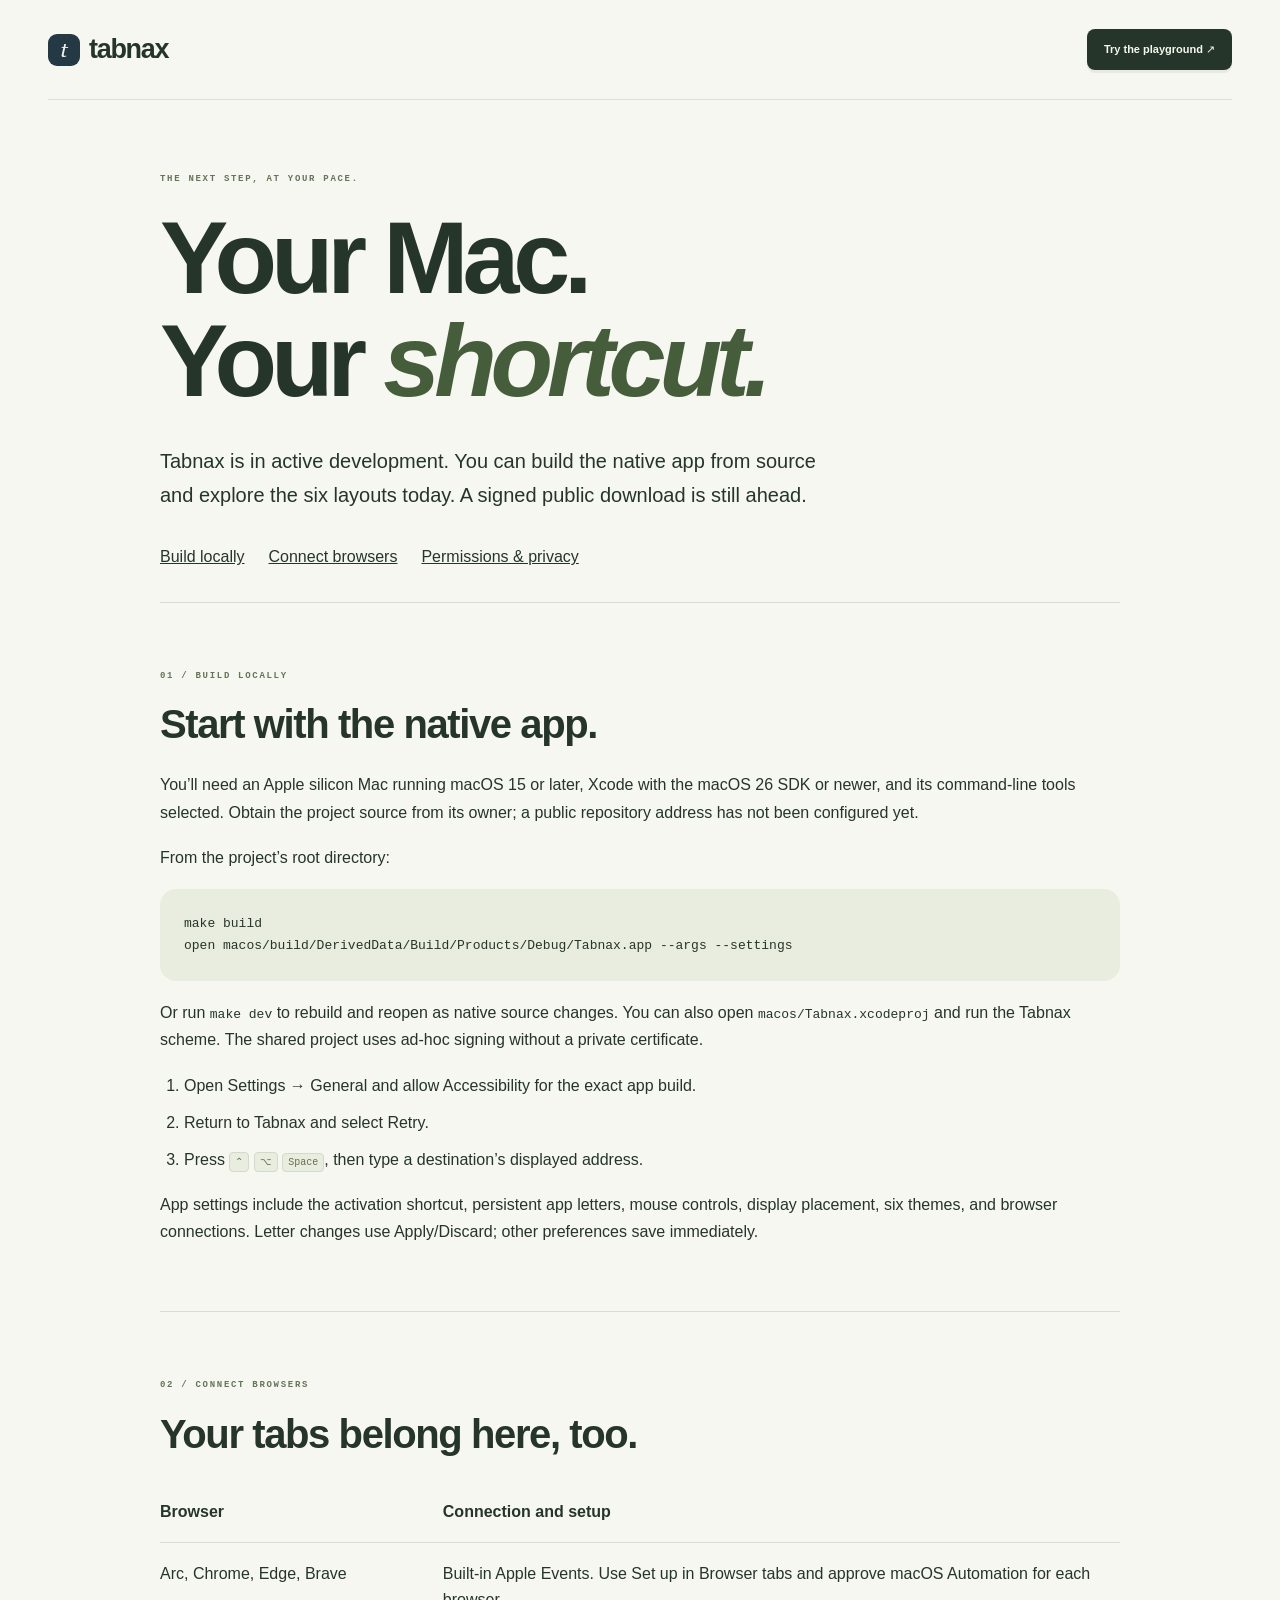
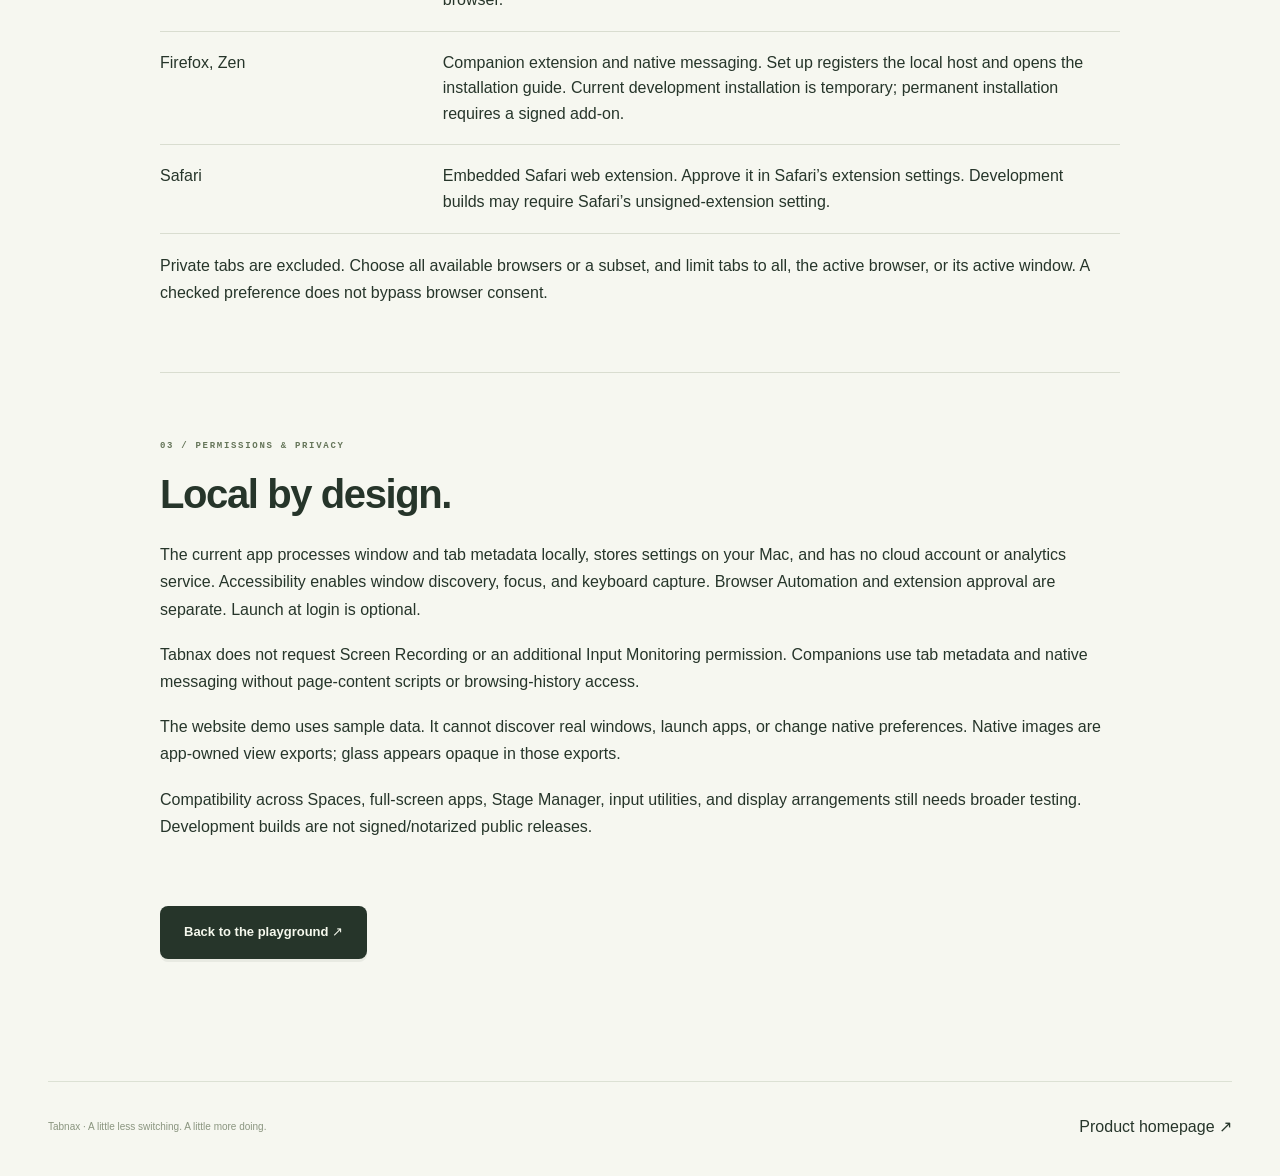
==== website/guide.html @ e46435e8 "feat: added Tabnax macOS switcher with release pipeline and in-app updates First public version of t" ====
<!doctype html>
<html lang="en">
  <head>
    <meta charset="utf-8" />
    <meta name="viewport" content="width=device-width, initial-scale=1" />
    <meta name="description" content="Build Tabnax locally, connect your browsers, and learn how its macOS permissions work." />
    <meta name="theme-color" content="#f6f7f0" />
    <title>Build &amp; browser guide — Tabnax</title>
    <link rel="icon" href="assets/tabnax-icon.png" type="image/png" />
    <link rel="stylesheet" href="styles.css" />
    <link rel="stylesheet" href="guide.css" />
  </head>
  <body>
    <a class="skip-link" href="#main">Skip to content</a>
    <header class="site-header wrap">
      <a class="wordmark" href="index.html"><img src="assets/tabnax-icon.png" width="32" height="32" alt="" />tabnax</a>
      <a class="button button-small button-dark" href="index.html#playground">Try the playground ↗</a>
    </header>
    <main id="main" class="guide wrap">
      <p class="eyebrow">THE NEXT STEP, AT YOUR PACE.</p>
      <h1>Your Mac.<br />Your <em>shortcut.</em></h1>
      <p class="guide-intro">Tabnax is in active development. You can build the native app from source and explore the six layouts today. A signed public download is still ahead.</p>
      <nav class="guide-nav" aria-label="Guide sections"><a href="#build">Build locally</a><a href="#browsers">Connect browsers</a><a href="#permissions">Permissions &amp; privacy</a></nav>
      <section id="build">
        <p class="eyebrow">01 / BUILD LOCALLY</p>
        <h2>Start with the native app.</h2>
        <p>You’ll need an Apple silicon Mac running macOS 15 or later, Xcode with the macOS 26 SDK or newer, and its command-line tools selected. Obtain the project source from its owner; a public repository address has not been configured yet.</p>
        <p>From the project’s root directory:</p>
        <pre><code>make build
open macos/build/DerivedData/Build/Products/Debug/Tabnax.app --args --settings</code></pre>
        <p>Or run <code>make dev</code> to rebuild and reopen as native source changes. You can also open <code>macos/Tabnax.xcodeproj</code> and run the Tabnax scheme. The shared project uses ad-hoc signing without a private certificate.</p>
        <ol><li>Open Settings → General and allow Accessibility for the exact app build.</li><li>Return to Tabnax and select Retry.</li><li>Press <kbd>⌃</kbd> <kbd>⌥</kbd> <kbd>Space</kbd>, then type a destination’s displayed address.</li></ol>
        <p>App settings include the activation shortcut, persistent app letters, mouse controls, display placement, six themes, and browser connections. Letter changes use Apply/Discard; other preferences save immediately.</p>
      </section>
      <section id="browsers">
        <p class="eyebrow">02 / CONNECT BROWSERS</p>
        <h2>Your tabs belong here, too.</h2>
        <div class="guide-table"><table><thead><tr><th>Browser</th><th>Connection and setup</th></tr></thead><tbody>
          <tr><td>Arc, Chrome, Edge, Brave</td><td>Built-in Apple Events. Use Set up in Browser tabs and approve macOS Automation for each browser.</td></tr>
          <tr><td>Firefox, Zen</td><td>Companion extension and native messaging. Set up registers the local host and opens the installation guide. Current development installation is temporary; permanent installation requires a signed add-on.</td></tr>
          <tr><td>Safari</td><td>Embedded Safari web extension. Approve it in Safari’s extension settings. Development builds may require Safari’s unsigned-extension setting.</td></tr>
        </tbody></table></div>
        <p>Private tabs are excluded. Choose all available browsers or a subset, and limit tabs to all, the active browser, or its active window. A checked preference does not bypass browser consent.</p>
      </section>
      <section id="permissions">
        <p class="eyebrow">03 / PERMISSIONS &amp; PRIVACY</p>
        <h2>Local by design.</h2>
        <p>The current app processes window and tab metadata locally, stores settings on your Mac, and has no cloud account or analytics service. Accessibility enables window discovery, focus, and keyboard capture. Browser Automation and extension approval are separate. Launch at login is optional.</p>
        <p>Tabnax does not request Screen Recording or an additional Input Monitoring permission. Companions use tab metadata and native messaging without page-content scripts or browsing-history access.</p>
        <p>The website demo uses sample data. It cannot discover real windows, launch apps, or change native preferences. Native images are app-owned view exports; glass appears opaque in those exports.</p>
        <p>Compatibility across Spaces, full-screen apps, Stage Manager, input utilities, and display arrangements still needs broader testing. Development builds are not signed/notarized public releases.</p>
      </section>
      <a class="button button-dark" href="index.html#playground">Back to the playground ↗</a>
    </main>
    <footer class="site-footer wrap"><span>Tabnax · A little less switching. A little more doing.</span><a href="index.html">Product homepage ↗</a></footer>
  </body>
</html>
---- website/styles.css ----
/* Tabnax homepage. Build-free, self-hosted, and intentionally dependency-free. */
:root {
  --paper: #f6f7f0;
  --ink: #26352a;
  --muted: #727b6d;
  --line: #dce1d4;
  --lime: #dcf89a;
  --serif: Georgia, "Times New Roman", serif;
  --sans: -apple-system, BlinkMacSystemFont, "Segoe UI", sans-serif;
  --mono: ui-monospace, SFMono-Regular, Consolas, monospace;
  font-family: var(--sans);
  color: var(--ink);
  background: var(--paper);
  font-synthesis: none;
  scroll-behavior: smooth;
  scroll-padding-top: 25px;
}
* {
  box-sizing: border-box;
}
body {
  margin: 0;
}
button,
input,
select {
  font: inherit;
}
button,
a,
input,
select,
summary {
  -webkit-tap-highlight-color: transparent;
}
button {
  cursor: pointer;
}
button:disabled {
  cursor: default;
}
a {
  color: inherit;
}
button {
  color: inherit;
}
button:focus-visible,
a:focus-visible,
input:focus-visible,
select:focus-visible,
summary:focus-visible {
  outline: 3px solid #698b37;
  outline-offset: 4px;
}
button {
  border: 0;
}
button:disabled {
  opacity: 0.45;
}
img {
  max-width: 100%;
}
[hidden] {
  display: none !important;
}
.wrap {
  width: min(1192px, calc(100% - 96px));
  margin-inline: auto;
}
.skip-link {
  position: fixed;
  top: -100px;
  left: 16px;
  z-index: 20;
  padding: 14px;
  background: var(--lime);
}
.skip-link:focus {
  top: 12px;
}
.site-header {
  height: 100px;
  display: flex;
  align-items: center;
  justify-content: space-between;
  border-bottom: 1px solid var(--line);
  gap: 24px;
}
.wordmark {
  display: flex;
  align-items: center;
  gap: 9px;
  text-decoration: none;
  font-size: 27px;
  font-weight: 650;
  letter-spacing: -1.3px;
}
.wordmark img {
  border-radius: 9px;
}
.wordmark > span {
  font-size: 9px;
  align-self: flex-start;
  margin: 6px 0 0 -4px;
}
.site-header nav {
  display: flex;
  gap: 29px;
  font-size: 12px;
}
.site-header nav a {
  text-decoration: none;
}
.site-header nav a:hover {
  color: #749344;
}
.button {
  display: inline-flex;
  align-items: center;
  justify-content: center;
  gap: 27px;
  padding: 17px 23px;
  border-radius: 8px;
  font-size: 13px;
  font-weight: 550;
  text-decoration: none;
  line-height: 1.3;
  transition:
    background 0.2s,
    transform 0.2s;
  border: 1px solid transparent;
  white-space: nowrap;
}
.button:hover {
  transform: translateY(-2px);
}
.button-dark {
  background: var(--ink);
  color: #f5f8ed;
  box-shadow: 0 3px 0 #18221c10;
}
.button-dark:hover {
  background: #3c5138;
}
.button-small {
  padding: 12px 16px;
  font-size: 11px;
  gap: 18px;
}
.button-outline {
  background: transparent;
  border-color: #aab79a;
}
.button-outline:hover {
  background: #e7eedb;
}
.eyebrow {
  font: 9px/1.5 var(--mono);
  letter-spacing: 1.7px;
  font-weight: 550;
  color: #657559;
  margin: 0 0 20px;
  display: flex;
  align-items: center;
  gap: 8px;
}
.live-dot {
  width: 6px;
  height: 6px;
  border-radius: 50%;
  background: #86a64a;
  display: inline-block;
  flex: none;
}
.hero {
  display: grid;
  overflow: clip;
  grid-template-columns: 1.3fr 0.7fr;
  min-height: 450px;
  padding-top: 64px;
  padding-bottom: 53px;
  gap: 20px;
  align-items: center;
}
.hero h1 {
  font-size: clamp(52px, 5.8vw, 79px);
  line-height: 1.04;
  letter-spacing: -4px;
  font-weight: 480;
  margin: 0;
}
.hero h1 em {
  font-family: var(--serif);
  font-weight: 400;
  color: #789452;
  letter-spacing: -4px;
}
.hero-description {
  font-size: 16px;
  line-height: 1.65;
  color: #737c70;
  margin: 25px 0 27px;
}
.hero-actions {
  display: flex;
  align-items: center;
  gap: 23px;
}
.platform {
  font: 10px/1.7 var(--sans);
  color: #5e6b57;
}
.platform > span {
  color: #86907e;
  font-size: 9px;
}
.hero-art {
  height: 320px;
  position: relative;
  isolation: isolate;
}
.orbit {
  position: absolute;
  border: 1px solid #dce4cd;
  border-radius: 50%;
  width: 295px;
  height: 295px;
  left: 18%;
  top: 10px;
  transform: rotate(-26deg) scaleY(0.76);
}
.orbit-two {
  width: 365px;
  height: 365px;
  left: 9%;
  top: -25px;
}
.orbit-three {
  width: 420px;
  height: 420px;
  left: 2%;
  top: -52px;
  opacity: 0.6;
}
.floating-key {
  position: absolute;
  display: flex;
  flex-direction: column;
  justify-content: center;
  align-items: center;
  border-radius: 22px;
  box-shadow:
    3px 10px 0 #d3d8c9,
    8px 23px 27px #58624220,
    inset 0 2px 0 #fff;
  z-index: 2;
}
.floating-key span {
  font-size: 69px;
  line-height: 1;
}
.floating-key small {
  font: 9px var(--mono);
  margin-top: 15px;
  opacity: 0.65;
}
.key-command {
  width: 136px;
  height: 145px;
  background: linear-gradient(130deg, #fff, #e9ede0);
  left: 12%;
  top: 55px;
  transform: rotate(-13deg);
  color: #4c5d47;
  border: 1px solid #e1e5d8;
}
.key-letter {
  width: 143px;
  height: 151px;
  background: linear-gradient(125deg, #edffbc, #cce893);
  left: 54%;
  top: 105px;
  transform: rotate(12deg);
  box-shadow:
    3px 9px 0 #a5bd76,
    8px 23px 29px #5e743d26,
    inset 0 2px 0 #f9ffe9;
  border: 1px solid #d5e9b0;
}
.key-letter span {
  font-size: 77px;
  font-weight: 450;
}
.key-trail {
  position: absolute;
  width: 78px;
  left: 45%;
  top: 140px;
  border-top: 1px dashed #99af78;
  transform: rotate(20deg);
}
.art-note {
  position: absolute;
  font-family: var(--serif);
  font-style: italic;
  font-size: 17px;
  color: #839373;
  z-index: 3;
  transform: rotate(-8deg);
}
.note-one {
  top: 20px;
  left: 8%;
}
.note-two {
  left: 61%;
  top: 70px;
  transform: rotate(9deg);
}
.note-three {
  left: 41%;
  bottom: 14px;
  transform: rotate(-3deg);
}
.art-spark {
  position: absolute;
  color: #8ea668;
}
.spark-one {
  top: 24px;
  right: 15%;
  font-size: 26px;
}
.spark-two {
  bottom: 29px;
  left: 16%;
  font-size: 24px;
}
.section-overline {
  display: flex;
  align-items: center;
  justify-content: space-between;
  margin: 0 1px 16px;
  font: 9px var(--mono);
  letter-spacing: 1px;
  color: #758269;
}
.section-overline h2 {
  font: inherit;
  margin: 0;
  color: #59694e;
}
.section-overline > span {
  display: flex;
  align-items: center;
  gap: 8px;
  letter-spacing: 0.1px;
}
.demo-shell {
  border: 1px solid #ced7c3;
  border-radius: 14px;
  overflow: hidden;
  box-shadow: 0 16px 42px -25px #253c3650;
  background: #edf0e5;
}
.demo-topbar {
  display: flex;
  gap: 14px;
  align-items: center;
  justify-content: space-between;
  padding: 11px 14px;
  background: #f0f2e9;
  border-bottom: 1px solid #d5deca;
}
.mode-tabs {
  display: flex;
  gap: 5px;
}
.mode-tabs > button {
  padding: 11px 18px;
  border-radius: 6px;
  background: transparent;
  font-size: 11px;
  color: #717e64;
  display: flex;
  gap: 8px;
  align-items: center;
  transition: background 0.18s;
}
.mode-symbol {
  font: 18px/10px var(--sans);
  color: #8b987c;
}
.mode-tabs > button[aria-pressed="true"] {
  background: var(--ink);
  color: #f5f8ee;
  box-shadow: 0 2px 5px #24372b20;
}
.mode-tabs > button[aria-pressed="true"] .mode-symbol {
  color: var(--lime);
}
.mode-tabs > button:hover:not([aria-pressed="true"]) {
  background: #e1e8d6;
}
.icon-button {
  width: 32px;
  height: 32px;
  border: 1px solid transparent;
  border-radius: 5px;
  background: transparent;
  color: #64735a;
  font-size: 21px;
  display: inline-flex;
  align-items: center;
  justify-content: center;
  flex: none;
}
.icon-button:hover {
  background: #dfe6d5;
}
.desktop {
  height: 572px;
  position: relative;
  overflow: hidden;
  isolation: isolate;
  --surface: #252e25;
  --surface-strong: #252e25;
  --text: #f1f5e9;
  --soft: #a6b59a;
  --border: #b1c3942c;
  --key: #dcf89a;
  --key-text: #2e3e1d;
  --selected: #dcf89a12;
  --selected-border: #c1dc8970;
  --shadow: #17251550;
  outline-offset: -4px;
}
.desktop:focus-visible {
  outline: 3px solid #cdeb96;
}
.wallpaper {
  position: absolute;
  inset: 0;
  z-index: -3;
  background:
    radial-gradient(ellipse at 19% 14%, #d9e5c7 0, transparent 50%),
    linear-gradient(130deg, #b7c6a0, #bac8a5 40%, #e5e4bd);
  overflow: hidden;
}
.landscape {
  position: absolute;
  border-radius: 50%;
  height: 145%;
  width: 118%;
  transform: rotate(-26deg);
  box-shadow:
    inset 0 12px 24px #edf5d022,
    -5px -6px 25px #465d3014;
}
.ridge-back {
  left: 23%;
  top: 37%;
  background: linear-gradient(170deg, #bec8a0, #75906d 75%);
}
.ridge-middle {
  left: -64%;
  top: 44%;
  background: linear-gradient(150deg, #799577 15%, #a8bc8c 65%, #4c785f);
}
.ridge-front {
  left: 6%;
  top: 79%;
  background: linear-gradient(150deg, #6c8c67, #2d5943 85%);
}
.wallpaper-grain {
  position: absolute;
  inset: 0;
  opacity: 0.07;
  background-image: url("data:image/svg+xml,%3Csvg xmlns='http://www.w3.org/2000/svg' viewBox='0 0 180 180'%3E%3Cfilter id='n'%3E%3CfeTurbulence type='fractalNoise' baseFrequency='.7' numOctaves='3' stitchTiles='stitch'/%3E%3C/filter%3E%3Cpath fill='%23000' filter='url(%23n)' opacity='.5' d='M0 0h180v180H0z'/%3E%3C/svg%3E");
  pointer-events: none;
}
.mac-menubar {
  height: 27px;
  background: #f6f9e64a;
  display: flex;
  align-items: center;
  gap: 20px;
  font-size: 9px;
  padding: 0 20px;
  color: #394632;
  border-bottom: 1px solid #edf4df20;
}
.apple-mark {
  font-size: 12px;
}
.menubar-right {
  margin-left: auto;
  font-size: 8px;
}
.scene-windows {
  position: absolute;
  inset: 27px 0 0;
  pointer-events: none;
  transition: opacity 0.2s;
}
.scene-window {
  position: absolute;
  border: 1px solid #f6f9e97a;
  border-radius: 9px;
  overflow: hidden;
  box-shadow: 0 15px 40px #243c3326;
}
.window-chrome {
  height: 32px;
  display: flex;
  align-items: center;
  gap: 14px;
  padding: 0 11px;
  background: #edf0e6;
  color: #67715e;
  font-size: 8px;
  border-bottom: 1px solid #dde3d2;
}
.traffic-lights {
  display: flex;
  gap: 4px;
  flex: none;
}
.traffic-lights i {
  width: 7px;
  height: 7px;
  border-radius: 50%;
  background: #eaa195;
}
.traffic-lights i:nth-child(2) {
  background: #dec582;
}
.traffic-lights i:nth-child(3) {
  background: #a6c792;
}
.address-bar {
  background: #e1e5d9;
  display: block;
  width: 70%;
  border-radius: 4px;
  padding: 5px;
  text-align: center;
  font-size: 8px;
}
.browser-window {
  top: 43px;
  left: 7%;
  width: 54%;
  height: 340px;
  transform: rotate(-2deg);
  transition: transform 0.3s;
}
.browser-content {
  background: #f4f0df;
  height: calc(100% - 32px);
  position: relative;
  overflow: hidden;
}
.sample-site-nav {
  height: 49px;
  display: flex;
  justify-content: space-between;
  padding: 0 26px;
  align-items: center;
  font-size: 8px;
  color: #767b5f;
}
.sample-site-nav b {
  font-size: 15px;
  letter-spacing: -0.6px;
  color: #334a34;
}
.sample-site-nav b > span {
  color: #9cad71;
}
.sample-site-body {
  margin: 14px 26px;
  position: relative;
  z-index: 1;
}
.sample-eyebrow {
  font: 7px var(--mono);
  letter-spacing: 1.6px;
  color: #7a885d;
}
.sample-site-body h3 {
  font-size: 38px;
  font-weight: 400;
  line-height: 1.02;
  letter-spacing: -1.4px;
  margin: 11px 0;
  color: #385136;
}
.sample-site-body h3 em {
  font-family: var(--serif);
  font-weight: 400;
}
.sample-site-body p {
  font-size: 9px;
  line-height: 1.5;
  color: #7e876e;
}
.sample-link {
  font-size: 8px;
  color: #4e6144;
  display: inline-block;
  margin-top: 5px;
  border-bottom: 1px solid #b3bd9c;
  padding-bottom: 3px;
}
.sample-site-footer {
  position: absolute;
  bottom: 13px;
  left: 26px;
  right: 26px;
  display: flex;
  justify-content: space-between;
  align-items: center;
  font: 6px var(--mono);
  letter-spacing: 0.7px;
  color: #94a07d;
}
.sample-site-footer > span:last-child {
  font-size: 20px;
}
.sample-flower {
  position: absolute;
  top: 49px;
  right: 33px;
  width: 155px;
  height: 155px;
  transform: rotate(13deg);
}
.sample-flower i {
  position: absolute;
  width: 61px;
  height: 98px;
  left: 47px;
  top: 3px;
  background: #bacba1;
  border: 1px solid #8ba27d50;
  border-radius: 55%;
  transform-origin: center 85px;
}
.sample-flower i:nth-child(2) {
  transform: rotate(60deg);
}
.sample-flower i:nth-child(3) {
  transform: rotate(120deg);
}
.sample-flower i:nth-child(4) {
  transform: rotate(180deg);
}
.sample-flower i:nth-child(5) {
  transform: rotate(240deg);
}
.sample-flower i:nth-child(6) {
  transform: rotate(300deg);
}
.sample-flower b {
  position: absolute;
  top: 65px;
  left: 53px;
  width: 48px;
  height: 48px;
  background: #dbe5bd;
  border: 1px solid #8ba27d50;
  border-radius: 50%;
}
.code-window {
  top: 244px;
  left: 26%;
  width: 43%;
  height: 239px;
  transform: rotate(2deg);
  z-index: 1;
  background: #25382e;
  color: #cbd4c0;
  box-shadow: 0 18px 45px #243c3350;
}
.code-window .window-chrome {
  background: #2e4034;
  color: #a6b59c;
  border-color: #50604860;
  justify-content: space-between;
}
.code-window .window-chrome > span:last-child {
  margin-right: auto;
}
.code-body {
  display: flex;
  gap: 20px;
  padding: 17px;
  font: 9px/1.6 var(--mono);
}
.code-body code {
  font: inherit;
}
.code-gutter {
  color: #6a7e64;
  text-align: right;
}
.code-comment {
  color: #798e71;
}
.code-purple {
  color: #b9b4e0;
}
.code-blue {
  color: #b7d9d3;
}
.code-green {
  color: #d2e4a6;
}
.code-status {
  height: 18px;
  background: #334637;
  display: flex;
  justify-content: space-between;
  padding: 4px 11px;
  font: 7px var(--mono);
  color: #a1b493;
}
.desktop-caption {
  position: absolute;
  right: 29px;
  top: 60px;
  display: flex;
  flex-direction: column;
  gap: 4px;
  font: 7px var(--mono);
  letter-spacing: 1.7px;
  color: #576b4655;
  text-align: right;
}
.switcher {
  position: absolute;
  z-index: 3;
  top: 67px;
  right: 5%;
  width: 334px;
  max-height: calc(100% - 105px);
  background: var(--surface);
  color: var(--text);
  border: 1px solid var(--border);
  border-radius: 11px;
  box-shadow: 0 22px 60px var(--shadow);
  display: flex;
  flex-direction: column;
  backdrop-filter: blur(24px);
  -webkit-backdrop-filter: blur(24px);
  overflow: hidden;
  transition: background 0.18s;
}
.switcher-content {
  overflow: auto;
  padding: 10px;
  scrollbar-width: thin;
  scrollbar-color: var(--border) transparent;
  min-height: 0;
}
.destination {
  display: flex;
  width: 100%;
  padding: 9px 10px;
  gap: 11px;
  text-align: left;
  align-items: center;
  border-radius: 6px;
  background: transparent;
  color: var(--text);
  border: 1px solid transparent;
  min-height: 48px;
  position: relative;
}
.destination:hover,
.destination.highlight {
  background: var(--selected);
  border-color: var(--selected-border);
}
.destination.is-current:before {
  content: "";
  position: absolute;
  left: 2px;
  top: 50%;
  width: 3px;
  height: 3px;
  border-radius: 50%;
  background: var(--key);
}
.destination-text {
  min-width: 0;
  flex: 1;
  display: flex;
  flex-direction: column;
  gap: 4px;
}
.destination-title {
  font-size: 11px;
  font-weight: 500;
  white-space: nowrap;
  overflow: hidden;
  text-overflow: ellipsis;
  line-height: 1.2;
}
.destination-meta {
  font-size: 8px;
  color: var(--soft);
  white-space: nowrap;
  overflow: hidden;
  text-overflow: ellipsis;
}
.destination kbd,
.family-button kbd {
  background: var(--key);
  color: var(--key-text);
  border: 1px solid color-mix(in srgb, var(--key-text) 14%, transparent);
  box-shadow: 0 1px 1px #0002;
  border-radius: 4px;
  padding: 4px 6px;
  min-width: 25px;
  text-align: center;
  font: 500 12px var(--mono);
  flex: none;
}
.app-icon {
  display: inline-flex;
  width: 27px;
  height: 27px;
  border-radius: 7px;
  position: relative;
  flex: none;
  align-items: center;
  justify-content: center;
  box-shadow:
    inset 0 0 0 1px #fff2,
    0 1px 2px #0002;
  font-family: var(--sans);
  font-style: normal;
}
.app-icon svg {
  width: 100%;
  height: 100%;
}
.app-icon .minimized-badge {
  position: absolute;
  right: -3px;
  bottom: -2px;
  background: var(--surface-strong);
  color: var(--text);
  border: 1px solid var(--soft);
  width: 11px;
  height: 11px;
  display: flex;
  align-items: center;
  justify-content: center;
  border-radius: 50%;
  font: 9px/1 var(--sans);
}
.switcher-footer {
  display: flex;
  gap: 8px;
  align-items: center;
  padding: 8px 11px;
  border-top: 1px solid var(--border);
  flex: none;
  color: var(--soft);
  font-size: 8px;
}
.switcher-footer button {
  background: #a8b58d14;
  border-radius: 4px;
  font-size: 9px;
  color: var(--text);
  padding: 4px 7px;
}
.switcher-footer .switcher-close {
  margin-left: auto;
  background: transparent;
  font-size: 15px;
  padding: 0 2px;
}
.switcher-search {
  display: flex;
  gap: 6px;
  align-items: center;
  padding: 10px 12px 5px;
  color: var(--soft);
}
.switcher-search input {
  min-width: 0;
  width: 100%;
  padding: 8px 10px;
  border-radius: 5px;
  background: color-mix(in srgb, var(--surface-strong) 85%, var(--text));
  color: var(--text);
  font-size: 12px;
  border: 1px solid var(--border);
  outline-offset: 1px;
}
.switcher-search input::placeholder {
  color: var(--soft);
}
.switcher-search input:focus {
  outline: 1px solid var(--key);
}
.prefix-bar {
  padding: 10px 16px 3px;
  display: flex;
  align-items: center;
  gap: 9px;
  color: var(--soft);
  font-size: 10px;
}
.prefix-bar button {
  margin-left: auto;
  color: var(--text);
  background: transparent;
  font-size: 10px;
}
.empty-results {
  padding: 26px 15px;
  color: var(--soft);
  font-size: 12px;
  text-align: center;
  line-height: 1.6;
}
.demo-dock {
  position: absolute;
  bottom: 15px;
  left: 50%;
  transform: translateX(-50%);
  padding: 8px 11px;
  display: flex;
  gap: 10px;
  border: 1px solid #eaf1da45;
  background: #e0e9d042;
  backdrop-filter: blur(12px);
  border-radius: 13px;
  z-index: 1;
}
.demo-dock .app-icon {
  width: 31px;
  height: 31px;
  border-radius: 8px;
}
.demo-focus-hint {
  position: absolute;
  bottom: 23px;
  left: 21px;
  font: 8px/1.5 var(--sans);
  color: #edf5e3;
  max-width: 200px;
  text-wrap: balance;
  opacity: 0.85;
}
.demo-focus-hint > span {
  margin-left: 4px;
}
.desktop:focus-within .demo-focus-hint {
  opacity: 0;
}
.demo-controlbar {
  display: flex;
  justify-content: space-between;
  align-items: center;
  gap: 15px;
  padding: 13px 18px;
  background: #f0f2e9;
}
.key-guide {
  display: flex;
  align-items: center;
  gap: 18px;
  color: #7a856f;
  font-size: 9px;
}
.key-guide > span,
.key-guide > button {
  display: flex;
  align-items: center;
  gap: 5px;
}
.key-guide > button {
  padding: 0;
  background: transparent;
  font-size: 9px;
  color: #67755b;
}
kbd {
  font: 10px var(--mono);
  border: 1px solid #d2dac8;
  border-radius: 4px;
  padding: 3px 5px;
  background: #e9eddf;
  color: #60734e;
  white-space: nowrap;
  display: inline-block;
}
.demo-appearance {
  display: flex;
  align-items: center;
  gap: 8px;
  font-size: 9px;
  color: #6e7e60;
}
.demo-appearance select {
  background: transparent;
  border: 0;
  font-size: 10px;
  color: #45583b;
  max-width: 113px;
  padding: 5px;
}
.demo-appearance .icon-button {
  font-size: 18px;
  width: 27px;
  height: 27px;
}
.demo-under {
  display: flex;
  justify-content: space-between;
  gap: 40px;
  padding: 29px 0 26px;
}
.mode-index {
  font: 8px var(--mono);
  letter-spacing: 1px;
  color: #859275;
}
.demo-under h3 {
  font-size: 23px;
  letter-spacing: -0.5px;
  font-weight: 500;
  margin: 9px 0 8px;
}
.demo-under p {
  font-size: 12px;
  line-height: 1.7;
  color: #76826d;
  max-width: 500px;
  margin: 0;
}
.demo-options {
  display: grid;
  grid-template-columns: 1fr;
  gap: 8px;
  font-size: 10px;
  color: #657259;
  min-width: 215px;
}
.demo-options label {
  display: flex;
  align-items: center;
  gap: 6px;
  cursor: pointer;
}
.demo-options input {
  accent-color: #526c39;
  width: 12px;
  height: 12px;
  margin: 0;
}
.text-button {
  background: transparent;
  font-size: 10px;
  padding: 0;
  border: 0;
  text-align: left;
  color: #50683a;
  text-decoration: none;
  line-height: 1.6;
}
.text-button:hover {
  text-decoration: underline;
  text-underline-offset: 4px;
}
.demo-options .text-button:first-of-type {
  margin-top: 3px;
}
.demo-statusline {
  border-top: 1px solid var(--line);
  padding: 14px 0;
  display: flex;
  justify-content: space-between;
  gap: 16px;
  align-items: center;
}
.demo-statusline p {
  font-size: 10px;
  line-height: 1.5;
  margin: 0;
  color: #5d724b;
}
.demo-statusline > span {
  font: 8px var(--mono);
  color: #929c87;
  text-align: right;
}
.selection-card {
  position: absolute;
  top: 50%;
  left: 50%;
  transform: translate(-50%, -50%);
  z-index: 5;
  min-width: 300px;
  max-width: calc(100% - 40px);
  padding: 25px 30px 28px;
  background: #f5f7efed;
  border: 1px solid #eef4e3;
  border-radius: 14px;
  text-align: center;
  box-shadow: 0 20px 70px #2c42342e;
  backdrop-filter: blur(20px);
}
.selection-check {
  display: inline-flex;
  background: #dcedb7;
  color: #536d38;
  font-size: 26px;
  width: 42px;
  height: 42px;
  align-items: center;
  justify-content: center;
  border-radius: 50%;
}
.selection-card p {
  font-size: 21px;
  letter-spacing: -0.4px;
  margin: 14px 0 7px;
}
.selection-card > span:not(:first-child) {
  font-size: 11px;
  color: #7e8d71;
  display: block;
  margin-bottom: 20px;
  max-width: 340px;
  line-height: 1.5;
}
.selection-card .button {
  padding: 11px 16px;
  font-size: 11px;
}
.selection-card kbd {
  background: #405039;
  border-color: #59704c;
  color: #d5e7c7;
  font-size: 9px;
}
.desktop[data-state="closed"] .scene-windows {
  opacity: 0.8;
}
.desktop[data-theme="graphite"] {
  --surface: #292e34;
  --surface-strong: #292e34;
  --text: #f0f3f6;
  --soft: #b1bac7;
  --key: #cbd5e1;
  --key-text: #263342;
  --selected: #78b9ff18;
  --selected-border: #8abdf883;
  --border: #b8c3d22c;
}
.desktop[data-theme="sage"] {
  --surface: #243029;
  --surface-strong: #243029;
  --text: #edf6ee;
  --soft: #acc5b0;
  --key: #b8d9b9;
  --key-text: #274b37;
  --selected: #bfd6b218;
  --selected-border: #b9d0af70;
}
.desktop[data-theme="iris"] {
  --surface: #2c2837;
  --surface-strong: #2c2837;
  --text: #f4effb;
  --soft: #c3b8d5;
  --key: #d6c6f0;
  --key-text: #493662;
  --selected: #b69adf20;
  --selected-border: #b69adf80;
  --border: #cdb6ef2c;
}
.desktop[data-theme="frosted"],
.desktop[data-theme="macos"] {
  --surface: #293d43e8;
  --surface-strong: #34474d;
  --text: #f4f9fa;
  --soft: #bed3d8;
  --key: #c0e0ec;
  --key-text: #284853;
  --selected: #e0f5ff1c;
  --selected-border: #dcf2fa6b;
  --border: #dbf1fd55;
}
.desktop[data-theme="macos"] .switcher {
  background: linear-gradient(140deg, #2a3c40ee, #233832e0);
  box-shadow:
    inset 0 1px 1px #fff8,
    inset 1px 0 1px #fff4,
    0 24px 60px #19363650;
  border-color: #e3f5fa80;
}
.desktop[data-tone="light"] {
  --surface: #f8faf1;
  --surface-strong: #f8faf1;
  --text: #2b362a;
  --soft: #78816d;
  --border: #74866835;
  --selected: #a9c77420;
  --selected-border: #71924a99;
  --shadow: #31482f36;
}
.desktop[data-tone="light"][data-theme="graphite"] {
  --surface: #fafbfc;
  --surface-strong: #fafbfc;
  --text: #28333d;
  --soft: #717d87;
  --selected: #6d9ddb18;
  --selected-border: #6093d3;
}
.desktop[data-tone="light"][data-theme="iris"] {
  --surface: #f6f4fb;
  --surface-strong: #f6f4fb;
  --text: #3f3157;
  --soft: #8b7e9d;
  --selected: #a792ce1c;
  --selected-border: #a792ce;
}
.desktop[data-tone="light"][data-theme="frosted"],
.desktop[data-tone="light"][data-theme="macos"] {
  --surface: #f0f6f4cc;
  --surface-strong: #ecf4f1;
  --text: #2d4542;
  --soft: #577b78;
  --selected: #649e8d25;
  --selected-border: #5e9087;
}
.desktop[data-tone="light"][data-theme="macos"] .switcher {
  background: linear-gradient(140deg, #f5fff8ed, #dce9def0);
}
/* Each layout shares the same sample destinations and input state. */
.desktop[data-mode="canopy"] .switcher {
  width: 92%;
  right: 4%;
  top: 148px;
  max-height: 320px;
}
.canopy-columns {
  display: grid;
  grid-template-columns: repeat(6, minmax(0, 1fr));
  gap: 0;
}
.app-family {
  min-width: 0;
  padding: 0 7px;
  border-right: 1px solid var(--border);
}
.app-family:last-child {
  border: 0;
}
.family-heading {
  display: flex;
  gap: 7px;
  align-items: center;
  padding: 9px 5px 13px;
  margin-bottom: 5px;
  border-bottom: 1px solid var(--border);
  font-size: 10px;
}
.family-heading .app-icon {
  width: 22px;
  height: 22px;
}
.family-heading small {
  margin-left: auto;
  color: var(--soft);
  font: 8px var(--mono);
}
.app-family .destination {
  flex-wrap: wrap;
  gap: 8px;
  padding: 10px 5px;
  min-height: 74px;
}
.app-family .destination > .app-icon {
  width: 22px;
  height: 22px;
}
.app-family .destination-text {
  order: 3;
  flex-basis: 100%;
}
.app-family .destination kbd {
  margin-left: auto;
  font-size: 10px;
  min-width: 23px;
  padding: 3px;
}
.app-family .destination-title {
  font-size: 9px;
}
.desktop[data-mode="lattice"] .switcher {
  width: 70%;
  right: 15%;
  top: 85px;
  max-height: 405px;
}
.lattice-grid {
  display: grid;
  grid-template-columns: repeat(4, minmax(0, 1fr));
  gap: 6px;
}
.lattice-grid .destination {
  display: grid;
  grid-template-columns: 1fr auto;
  gap: 13px;
  padding: 15px;
  min-height: 133px;
  border-color: var(--border);
  align-content: start;
}
.lattice-grid .destination-text {
  grid-column: 1/-1;
  order: 3;
  gap: 6px;
}
.lattice-grid .destination-title {
  white-space: normal;
  font-size: 11px;
  line-height: 1.4;
}
.lattice-grid .destination kbd {
  align-self: start;
}
.desktop[data-mode="fold"] .switcher {
  width: 555px;
  right: 10%;
  top: 112px;
}
.fold-layout {
  display: grid;
  grid-template-columns: 190px 1fr;
  gap: 12px;
}
.fold-spine {
  border-right: 1px solid var(--border);
  padding-right: 9px;
}
.fold-heading {
  font: 8px var(--mono);
  letter-spacing: 1px;
  color: var(--soft);
  padding: 7px 9px 11px;
}
.family-button {
  display: flex;
  align-items: center;
  gap: 9px;
  width: 100%;
  padding: 10px 8px;
  border: 1px solid transparent;
  border-radius: 6px;
  background: transparent;
  color: var(--text);
  font-size: 11px;
  text-align: left;
  min-height: 49px;
}
.family-button > span:not(.app-icon) {
  flex: 1;
  min-width: 0;
}
.family-button.selected,
.family-button:hover {
  background: var(--selected);
  border-color: var(--selected-border);
}
.family-button kbd {
  font-size: 10px;
  min-width: 23px;
}
.fold-intro {
  font: 15px/1.5 var(--serif);
  font-style: italic;
  color: var(--soft);
  max-width: 160px;
  margin: 50px auto;
  text-align: center;
}
.fold-sheet .destination {
  margin: 6px 0;
  min-height: 64px;
}
.fold-sheet .destination-title {
  white-space: normal;
  line-height: 1.4;
}
.fold-sheet .destination kbd {
  order: -1;
}
.fold-sheet .destination > .app-icon {
  display: none;
}
.desktop[data-mode="beacons"] .switcher {
  width: 90%;
  right: 5%;
  top: 68px;
  bottom: 69px;
  max-height: none;
  background: transparent;
  border: 0;
  box-shadow: none;
  backdrop-filter: none;
  -webkit-backdrop-filter: none;
  overflow: visible;
}
.desktop[data-mode="beacons"] .switcher-content {
  padding: 0;
  flex: 1;
  overflow: visible;
}
.beacons-layout {
  height: 100%;
  position: relative;
}
.beacon-plaque {
  position: absolute;
  left: 1%;
  top: 6%;
  width: 243px;
  background: var(--surface);
  border: 1px solid var(--border);
  border-radius: 8px;
  box-shadow: 0 8px 25px var(--shadow);
  backdrop-filter: blur(20px);
}
.beacon-plaque[data-window="code"] {
  left: 24%;
  top: 57%;
}
.beacon-plaque[data-window="lesson"] {
  left: 1%;
  top: 8%;
}
.beacons-bank {
  position: absolute;
  right: 0;
  top: 0;
  width: 285px;
  background: var(--surface);
  border: 1px solid var(--border);
  border-radius: 9px;
  padding: 7px;
  box-shadow: 0 12px 35px var(--shadow);
  backdrop-filter: blur(20px);
}
.bank-label {
  font: 8px var(--mono);
  color: var(--soft);
  padding: 8px 9px;
}
.desktop[data-mode="beacons"] .switcher-footer {
  width: 285px;
  margin-left: auto;
  background: var(--surface);
  border: 1px solid var(--border);
  border-radius: 7px;
}
.desktop[data-mode="beacons"] .switcher:has(.search-results) {
  width: 370px;
  right: 6%;
  top: 70px;
  bottom: auto;
  max-height: calc(100% - 110px);
  background: var(--surface);
  border: 1px solid var(--border);
  box-shadow: 0 15px 50px var(--shadow);
  backdrop-filter: blur(20px);
  overflow: hidden;
}
.desktop[data-mode="beacons"] .switcher:has(.search-results) .switcher-content {
  overflow: auto;
  padding: 10px;
}
.desktop[data-mode="beacons"] .switcher:has(.search-results) .switcher-footer {
  width: 100%;
  border: 0;
  border-top: 1px solid var(--border);
  border-radius: 0;
}
.desktop[data-mode="relay"] .switcher {
  top: 84px;
  right: 11%;
  width: 78%;
  max-height: 410px;
}
.relay-pair {
  display: grid;
  grid-template-columns: 1fr 27px 1.45fr;
  align-items: center;
  gap: 13px;
  padding: 12px 12px 18px;
}
.relay-pair > span {
  text-align: center;
  color: var(--key);
  font-size: 22px;
}
.relay-label {
  font: 8px var(--mono);
  letter-spacing: 1px;
  color: var(--soft);
  margin: 5px 11px 9px;
}
.relay-current .destination {
  opacity: 0.7;
}
.relay-previous {
  padding: 9px;
  border: 1px solid var(--selected-border);
  background: var(--selected);
  border-radius: 8px;
}
.relay-previous .relay-label {
  color: var(--key);
}
.return-button {
  width: calc(100% - 16px);
  margin: 8px;
  padding: 8px 10px;
  border-radius: 5px;
  display: flex;
  align-items: center;
  justify-content: space-between;
  font-size: 10px;
  background: var(--key);
  color: var(--key-text);
}
.return-button kbd {
  background: transparent;
  color: inherit;
  border-color: color-mix(in srgb, var(--key-text) 20%, transparent);
  font-size: 9px;
}
.relay-shelf {
  display: grid;
  grid-template-columns: repeat(3, minmax(0, 1fr));
  gap: 4px;
  border-top: 1px solid var(--border);
  padding-top: 9px;
}
.relay-shelf .destination {
  border-color: var(--border);
  padding: 10px 7px;
  gap: 7px;
}
.relay-shelf .destination-title {
  font-size: 9px;
}
.relay-shelf .destination-meta {
  font-size: 7px;
}
.relay-shelf .app-icon {
  width: 23px;
  height: 23px;
}
.relay-shelf kbd {
  font-size: 10px;
  min-width: 23px;
}
.search-results .destination {
  min-height: 51px;
}
.desktop[data-mode="canopy"] .switcher:has(.search-results),
.desktop[data-mode="fold"] .switcher:has(.search-results),
.desktop[data-mode="lattice"] .switcher:has(.search-results),
.desktop[data-mode="relay"] .switcher:has(.search-results) {
  width: 420px;
  max-height: 425px;
  top: 65px;
  right: 7%;
}
.restore-action {
  background: var(--key) !important;
  color: var(--key-text) !important;
}
.desktop[data-restore="true"] .switcher-footer > span {
  display: none;
}
/* The rest of the page stays spacious and editorial. */
.flow-section {
  padding-top: 101px;
  padding-bottom: 85px;
}
.section-heading h2 {
  font-size: 46px;
  line-height: 1.12;
  font-weight: 450;
  letter-spacing: -1.9px;
  margin: 0;
}
.section-heading h2 span {
  color: #859477;
}
.section-heading > p:last-child {
  font-size: 13px;
  line-height: 1.8;
  color: #7f8b76;
  margin: 20px 0 0;
}
.section-heading .eyebrow {
  margin-bottom: 17px;
}
.feature-grid {
  display: grid;
  grid-template-columns: repeat(3, minmax(0, 1fr));
  gap: 18px;
  margin-top: 41px;
}
.feature-card {
  border: 1px solid #dce2d1;
  border-radius: 12px;
  padding: 25px;
  background: #f1f4e9;
  min-width: 0;
  overflow: hidden;
}
.feature-card h3 {
  font-size: 22px;
  letter-spacing: -0.6px;
  font-weight: 500;
  margin: 0 0 13px;
}
.feature-card > p:last-child {
  font-size: 12px;
  line-height: 1.8;
  color: #77856b;
  margin: 0;
}
.feature-number {
  font: 7px/1.6 var(--mono);
  letter-spacing: 0.9px;
  color: #839573;
  margin: 26px 0 14px;
}
.letter-visual,
.together-visual,
.native-visual {
  height: 136px;
  position: relative;
  display: flex;
  align-items: center;
  gap: 12px;
}
.small-app {
  display: flex;
  width: 34px;
  height: 34px;
  align-items: center;
  justify-content: center;
  border-radius: 9px;
  background: #dce9f0;
  color: #437ca7;
  font-size: 24px;
  flex: none;
}
.letter-visual kbd {
  position: relative;
  z-index: 1;
  width: 55px;
  height: 58px;
  display: flex;
  align-items: center;
  justify-content: center;
  font: 26px var(--sans);
  color: #4e6839;
  background: #dff3b7;
  border: 1px solid #c5dba0;
  border-bottom-width: 5px;
  border-radius: 9px;
  transform: rotate(-7deg);
}
.letter-line {
  width: 21px;
  height: 1px;
  background: #b3c895;
}
.letter-label {
  font-size: 10px;
  color: #859772;
  line-height: 1.9;
}
.letter-label b {
  font-weight: 500;
  color: #435c31;
}
.ghost-key {
  position: absolute;
  right: 5px;
  top: 9px;
  font-size: 131px;
  line-height: 1;
  font-family: var(--serif);
  font-style: italic;
  color: #e7eddc;
  z-index: 0;
}
.letter-label {
  z-index: 1;
}
.together-visual {
  display: grid;
  grid-template-columns: repeat(3, 1fr);
  gap: 7px;
  align-content: center;
}
.together-visual > span {
  display: flex;
  gap: 9px;
  align-items: center;
  flex-direction: column;
  background: #e6edda;
  border: 1px solid #d8e2c9;
  padding: 15px 6px 12px;
  border-radius: 7px;
  font-size: 8px;
  color: #5f7749;
}
.together-visual i {
  font: 24px var(--sans);
  color: #748e5e;
}
.together-visual > div {
  grid-column: 1/-1;
  text-align: center;
  font: italic 12px var(--serif);
  color: #90a178;
  margin-top: 9px;
}
.together-visual > div b {
  font-weight: 400;
  color: #5d7648;
}
.native-visual {
  justify-content: center;
  gap: 20px;
  padding-bottom: 15px;
}
.native-visual img {
  border-radius: 18px;
  transform: rotate(-7deg);
  box-shadow: 3px 7px 10px #344a3625;
}
.native-line {
  height: 1px;
  background: #cbd7bd;
  flex: 1;
  max-width: 50px;
  position: relative;
}
.native-line:after {
  content: "";
  position: absolute;
  right: 0;
  top: -2px;
  width: 5px;
  height: 5px;
  border-radius: 50%;
  background: #bacba8;
}
.native-caption {
  position: absolute;
  bottom: 0;
  font: 7px var(--mono);
  letter-spacing: 1px;
  color: #879675;
}
.detail-band {
  background: #e9eedf;
  border-block: 1px solid #e1e7d6;
}
.detail-band-inner {
  display: grid;
  grid-template-columns: 1.05fr 1fr;
  gap: 100px;
  padding-block: 61px;
}
.detail-band h2 {
  font-size: 37px;
  letter-spacing: -1.4px;
  line-height: 1.18;
  font-weight: 450;
  margin: 0;
}
.detail-band .eyebrow {
  font-size: 8px;
  margin-bottom: 18px;
}
.detail-list {
  display: grid;
  gap: 24px;
}
.detail-list article {
  display: flex;
  gap: 19px;
  padding-bottom: 23px;
  border-bottom: 1px solid #d4dec5;
}
.detail-list article:last-child {
  padding-bottom: 0;
  border: 0;
}
.detail-icon {
  display: flex;
  align-items: center;
  justify-content: center;
  width: 39px;
  height: 40px;
  border: 1px solid #c2d0b1;
  background: #f3f6eb;
  border-radius: 7px;
  font: 21px var(--mono);
  color: #6e8653;
  flex: none;
  box-shadow: 0 3px 0 #d5dfc8;
}
.detail-list h3 {
  margin: 2px 0 8px;
  font-size: 15px;
  font-weight: 550;
}
.detail-list p {
  font-size: 12px;
  line-height: 1.7;
  color: #79896b;
  margin: 0 0 8px;
}
.detail-list .text-button {
  font-size: 10px;
}
.inside-section {
  padding-block: 100px 78px;
}
.inside-heading {
  display: flex;
  gap: 60px;
  align-items: flex-end;
  justify-content: space-between;
}
.inside-heading > p {
  max-width: 283px;
  font-size: 12px !important;
  margin-bottom: 5px !important;
}
.native-gallery {
  margin-top: 38px;
  border: 1px solid #d8dfcf;
  border-radius: 12px;
  overflow: hidden;
  background: #eff2e7;
}
.native-gallery-toolbar {
  display: flex;
  justify-content: space-between;
  align-items: center;
  gap: 12px;
  padding: 11px 20px;
  border-bottom: 1px solid #d6dfc8;
}
.settings-tabs {
  display: flex;
  gap: 7px;
}
.settings-tabs button {
  background: transparent;
  border: 1px solid transparent;
  border-radius: 5px;
  padding: 8px 13px;
  font-size: 11px;
  color: #7b876f;
}
.settings-tabs button:hover {
  background: #e1e8d5;
}
.settings-tabs button[aria-pressed="true"] {
  background: #f9fbf3;
  border-color: #c7d2b9;
  color: #4a6138;
  box-shadow: 0 1px 3px #30492108;
}
.native-gallery-stage {
  background:
    radial-gradient(ellipse at 50% 100%, #b2c8a390, transparent 68%), #e0e8d6;
  position: relative;
  padding: 45px 100px 56px;
  min-height: 500px;
  display: flex;
  align-items: center;
  justify-content: center;
  overflow: hidden;
}
.native-gallery-stage:before {
  content: "";
  position: absolute;
  inset: -200px -70px;
  background: repeating-radial-gradient(
    ellipse at 40% 100%,
    transparent,
    transparent 77px,
    #829e5e0c 78px,
    #829e5e0c 79px
  );
  transform: rotate(8deg);
  pointer-events: none;
}
.native-gallery-stage > button {
  display: block;
  width: min(900px, 100%);
  padding: 0;
  background: transparent;
  position: relative;
  border-radius: 10px;
  cursor: zoom-in;
}
.native-gallery-stage img {
  display: block;
  width: 100%;
  height: auto;
  max-height: 585px;
  object-fit: contain;
  border-radius: 10px;
  filter: drop-shadow(0 13px 20px #32462f22);
}
.capture-tag {
  position: absolute;
  bottom: 21px;
  display: flex;
  align-items: center;
  gap: 7px;
  font: 7px var(--mono);
  letter-spacing: 0.9px;
  color: #7a8b6b;
}
.capture-tag .live-dot {
  width: 4px;
  height: 4px;
}
.native-gallery-caption {
  display: flex;
  justify-content: space-between;
  gap: 30px;
  padding: 22px 27px;
  background: #f1f4e9;
}
.native-gallery-caption h3 {
  font-size: 17px;
  font-weight: 500;
  margin: 0 0 8px;
  letter-spacing: -0.2px;
}
.native-gallery-caption p {
  font-size: 11px;
  line-height: 1.8;
  color: #79886c;
  margin: 0;
  max-width: 615px;
}
.native-gallery-caption > span {
  font: 8px/1.8 var(--mono);
  color: #909b83;
  text-align: right;
  align-self: center;
  flex: none;
}
.browser-section {
  display: flex;
  justify-content: space-between;
  align-items: center;
  gap: 50px;
  padding-block: 13px 77px;
  border-bottom: 1px solid var(--line);
}
.browser-section h2 {
  font-size: 33px;
  letter-spacing: -1.2px;
  line-height: 1.15;
  font-weight: 450;
  margin: 0 0 19px;
}
.browser-section .eyebrow {
  font-size: 8px;
  margin-bottom: 15px;
}
.browser-section p:last-child {
  font-size: 11px;
  line-height: 1.8;
  color: #849175;
  margin: 0;
}
.browser-collection {
  display: flex;
  flex-wrap: wrap;
  justify-content: flex-end;
  gap: 26px;
  max-width: 500px;
}
.browser-collection > span {
  display: flex;
  flex-direction: column;
  align-items: center;
  gap: 13px;
  font-size: 9px;
  color: #849475;
}
.browser-icon {
  width: 38px;
  height: 38px;
  border-radius: 11px;
  display: flex;
  align-items: center;
  justify-content: center;
  font-size: 29px;
  font-weight: 500;
  font-style: normal;
  box-shadow: 0 3px 5px #25442512;
}
.browser-icon.arc {
  color: #383e5c;
  background: linear-gradient(145deg, #e2b8e0, #eda699);
}
.browser-icon.zen {
  background: #e7d6b6;
  color: #5c523d;
}
.browser-icon.safari {
  background: linear-gradient(145deg, #abe8f5, #368eea);
  color: white;
}
.browser-icon.chrome {
  background: conic-gradient(#e27760 0 33%, #e4d287 33% 66%, #91b599 66%);
  color: #f4f4e8;
}
.browser-icon.firefox {
  background: linear-gradient(135deg, #d5a15c, #d76778, #9785bc);
  color: #ffe5aa;
}
.browser-icon.edge {
  background: linear-gradient(140deg, #aad5bc, #54a5b0, #5c99d9);
  color: #eef5e0;
  font-family: var(--serif);
}
.browser-icon.brave {
  background: #dfa27e;
  color: #fff0d5;
}
.faq-section {
  padding-block: 70px 78px;
  display: grid;
  grid-template-columns: 0.85fr 1.15fr;
  gap: 70px;
}
.faq-section h2 {
  font-size: 31px;
  font-weight: 450;
  letter-spacing: -1px;
  margin: 0;
}
.faq-section .eyebrow {
  font-size: 8px;
}
.faq-list details {
  border-bottom: 1px solid var(--line);
  padding: 18px 0;
}
.faq-list details:first-child {
  padding-top: 0;
}
.faq-list summary {
  display: flex;
  justify-content: space-between;
  gap: 20px;
  font-size: 12px;
  cursor: pointer;
  list-style: none;
}
.faq-list summary::-webkit-details-marker {
  display: none;
}
.faq-list summary > span {
  color: #8c9d7b;
  font-size: 16px;
  transition: transform 0.2s;
}
.faq-list details[open] summary > span {
  transform: rotate(45deg);
}
.faq-list p {
  font-size: 12px;
  line-height: 1.85;
  color: #7b8870;
  margin: 15px 25px 0 0;
}
.get-started {
  padding: 52px 30px 54px;
  background: #e6efda;
  border: 1px solid #d7e1ca;
  border-radius: 13px;
  text-align: center;
  position: relative;
  overflow: hidden;
  isolation: isolate;
}
.get-started:before,
.get-started:after {
  content: "";
  position: absolute;
  border: 1px solid #bacc9f55;
  border-radius: 50%;
  width: 700px;
  height: 700px;
  left: -480px;
  top: -150px;
  z-index: -1;
  box-shadow:
    0 0 0 60px #e6efda,
    0 0 0 61px #bacc9f33,
    0 0 0 121px #e6efda,
    0 0 0 122px #bacc9f22;
}
.get-started:after {
  left: auto;
  right: -460px;
  top: -40px;
}
.cta-mark {
  font: italic 40px var(--serif);
  color: #667e4c;
  margin-bottom: 18px;
}
.get-started .eyebrow {
  font-size: 8px;
  justify-content: center;
  color: #889b73;
}
.get-started h2 {
  font-size: 59px;
  line-height: 1.02;
  letter-spacing: -2.5px;
  font-weight: 450;
  margin: 0;
}
.get-started > p:not(.eyebrow) {
  font-size: 12px;
  line-height: 1.8;
  color: #7a8e66;
  margin: 23px 0;
}
.cta-actions {
  display: flex;
  gap: 10px;
  justify-content: center;
}
.cta-actions .button {
  font-size: 11px;
  padding: 13px 20px;
  gap: 20px;
}
.development-note {
  font: 8px var(--mono);
  color: #889e73;
  display: flex;
  gap: 7px;
  justify-content: center;
  align-items: center;
  margin-top: 22px;
}
.development-note .live-dot {
  width: 4px;
  height: 4px;
}
.site-footer {
  display: flex;
  justify-content: space-between;
  align-items: center;
  gap: 25px;
  padding-block: 35px 40px;
  margin-top: 26px;
  border-top: 1px solid var(--line);
}
.site-footer .wordmark {
  font-size: 24px;
}
.site-footer > span {
  font-size: 10px;
  color: #8a957f;
}
.site-footer > div {
  display: flex;
  gap: 20px;
  font-size: 8px;
  color: #7c8b6e;
}
.site-footer a:not(.wordmark) {
  text-decoration: none;
}
.site-footer a:hover {
  text-decoration: underline;
}
.noscript-note {
  padding: 20px;
  background: #e6edd9;
  font-size: 14px;
}
dialog {
  border: 1px solid #d8e1cd;
  border-radius: 12px;
  color: var(--ink);
  background: var(--paper);
  padding: 0;
  max-width: calc(100vw - 36px);
  max-height: calc(100dvh - 50px);
  box-shadow: 0 25px 100px #14231450;
}
dialog::backdrop {
  background: #172317aa;
  backdrop-filter: blur(6px);
}
.dialog-heading {
  display: flex;
  gap: 25px;
  justify-content: space-between;
  align-items: center;
  padding: 20px 24px;
  border-bottom: 1px solid var(--line);
}
.dialog-heading h2 {
  font-size: 18px;
  font-weight: 500;
  letter-spacing: -0.4px;
  margin: 0;
}
.image-dialog {
  width: 1100px;
}
.image-dialog-body {
  padding: 25px;
  background: #dce5d2;
  display: flex;
  justify-content: center;
  overflow: auto;
  max-height: calc(100dvh - 210px);
}
.image-dialog-body img {
  object-fit: contain;
  max-width: 100%;
  max-height: calc(100dvh - 260px);
  height: auto;
}
.image-dialog > p {
  font: 9px var(--mono);
  color: #7c8d6c;
  padding: 0 24px;
  margin: 17px 0;
}
.build-dialog {
  width: 530px;
  padding-bottom: 24px;
}
.build-dialog > p,
.build-dialog > ol,
.build-dialog > .text-button {
  margin: 20px 26px;
  font-size: 12px;
  line-height: 1.8;
}
.build-dialog > ol {
  padding-left: 17px;
}
.build-dialog li {
  margin-bottom: 13px;
}
.build-dialog > p {
  color: #6f7f62;
}
.copy-command {
  display: flex;
  align-items: center;
  justify-content: space-between;
  margin: 0 26px;
  background: #e6ecdc;
  border: 1px solid #d0ddc1;
  border-radius: 6px;
  padding: 12px;
  gap: 10px;
}
.copy-command code {
  font: 12px var(--mono);
}
.copy-command button {
  padding: 6px 10px;
  border-radius: 4px;
  background: #ccdaba;
  color: #3c512d;
  font-size: 11px;
}
.build-dialog .build-note {
  font-size: 10px;
}
.build-dialog > .text-button {
  display: block;
  margin-bottom: 0;
}
.build-dialog #copy-status:empty {
  display: none;
}
/* Keep small editorial copy legible against the quiet, pale surfaces. */
.hero-description,
.platform,
.demo-under p,
.feature-card > p:last-child,
.section-heading > p:last-child,
.detail-list p,
.inside-heading > p,
.native-gallery-caption p,
.browser-section p:last-child,
.faq-list p,
.get-started > p:not(.eyebrow) {
  color: #5f6f55;
}
.section-overline,
.section-overline > span,
.mode-index,
.feature-number,
.native-gallery-caption > span,
.capture-tag,
.development-note,
.site-footer > div,
.demo-statusline > span,
.settings-tabs button,
.browser-collection > span {
  color: #637450;
}

@media (min-width: 1450px) {
  .hero {
    padding-block: 80px 65px;
    min-height: 480px;
  }
  .hero h1 {
    font-size: 83px;
  }
  .desktop {
    height: 605px;
  }
  .switcher {
    top: 80px;
  }
  .browser-window {
    top: 55px;
  }
  .code-window {
    top: 264px;
  }
}
@media (max-width: 1100px) {
  .wrap {
    width: calc(100% - 60px);
  }
  .site-header nav {
    gap: 20px;
    font-size: 11px;
  }
  .hero h1 {
    font-size: 65px;
    letter-spacing: -3px;
  }
  .hero-art {
    transform: scale(0.84);
    transform-origin: center right;
  }
  .hero {
    gap: 0;
    grid-template-columns: 1.25fr 0.75fr;
  }
  .mode-tabs > button {
    padding: 10px 12px;
    font-size: 10px;
    gap: 6px;
  }
  .switcher {
    right: 4%;
    width: 312px;
  }
  .browser-window {
    width: 57%;
    left: 4%;
  }
  .sample-flower {
    right: 12px;
    transform: scale(0.8) rotate(13deg);
  }
  .demo-focus-hint {
    max-width: 170px;
  }
  .demo-dock {
    left: 47%;
  }
  .demo-controlbar {
    padding-inline: 14px;
  }
  .key-guide {
    gap: 12px;
  }
  .demo-appearance label {
    display: none;
  }
  .canopy-columns {
    grid-template-columns: repeat(3, minmax(0, 1fr));
    gap: 10px;
  }
  .desktop[data-mode="canopy"] .switcher {
    top: 76px;
    max-height: calc(100% - 130px);
  }
  .app-family:nth-child(3) {
    border: 0;
  }
  .app-family .destination {
    min-height: 50px;
    flex-wrap: nowrap;
  }
  .app-family .destination-text {
    order: initial;
    flex-basis: auto;
  }
  .app-family .destination > .app-icon {
    display: none;
  }
  .desktop[data-mode="lattice"] .switcher {
    width: 84%;
    right: 8%;
  }
  .beacon-plaque {
    width: 205px;
  }
  .beacon-plaque[data-window="code"] {
    left: 20%;
    top: 57%;
  }
  .beacons-bank {
    width: 262px;
  }
  .desktop[data-mode="beacons"] .switcher-footer {
    width: 262px;
  }
  .desktop[data-mode="relay"] .switcher {
    width: 90%;
    right: 5%;
  }
  .detail-band-inner {
    gap: 60px;
  }
  .native-gallery-stage {
    padding-inline: 60px;
    min-height: 420px;
  }
  .feature-card {
    padding: 21px;
  }
  .feature-card h3 {
    font-size: 20px;
  }
  .letter-visual {
    gap: 8px;
  }
  .letter-label {
    font-size: 9px;
  }
  .letter-line {
    width: 10px;
  }
  .letter-visual kbd {
    width: 45px;
    height: 50px;
  }
  .browser-collection {
    gap: 18px;
  }
  .site-footer > span {
    display: none;
  }
  .hero-art .orbit-three {
    display: none;
  }
}
@media (max-width: 800px) {
  .wrap {
    width: calc(100% - 40px);
  }
  .site-header {
    height: 78px;
  }
  .site-header nav {
    display: none;
  }
  .hero {
    padding-top: 45px;
    padding-bottom: 42px;
    min-height: 380px;
    grid-template-columns: 1.5fr 0.5fr;
  }
  .hero h1 {
    font-size: 58px;
  }
  .hero .eyebrow {
    font-size: 8px;
    letter-spacing: 1px;
  }
  .hero-description {
    font-size: 13px;
  }
  .hero-art {
    transform: scale(0.65);
    width: 280px;
    justify-self: end;
    margin-right: -3px;
  }
  .hero-art .orbit {
    display: none;
  }
  .hero-art .key-command {
    left: 8%;
  }
  .hero-art .key-letter {
    left: 58%;
  }
  .hero-art .note-one {
    left: 3%;
  }
  .hero-art .note-two {
    left: 69%;
  }
  .hero-art .note-three {
    left: 42%;
  }
  .hero-actions {
    gap: 16px;
  }
  .hero-actions .button {
    font-size: 11px;
    padding: 14px 18px;
    gap: 16px;
  }
  .platform {
    font-size: 9px;
  }
  .platform > span {
    font-size: 8px;
  }
  .section-overline {
    font-size: 8px;
  }
  .mode-tabs {
    gap: 3px;
    flex: 1;
  }
  .mode-tabs > button {
    flex: 1;
    padding: 10px 7px;
    font-size: 10px;
    gap: 5px;
  }
  .mode-symbol {
    display: none;
  }
  .demo-topbar {
    gap: 5px;
    padding-inline: 9px;
  }
  .desktop {
    height: 555px;
  }
  .switcher {
    width: 295px;
    top: 62px;
    right: 5%;
  }
  .browser-window {
    left: 5%;
    width: 75%;
    top: 54px;
    opacity: 0.8;
  }
  .code-window {
    left: 9%;
    width: 60%;
    top: 277px;
  }
  .sample-flower {
    right: 30px;
  }
  .mac-menubar {
    gap: 14px;
    padding-inline: 13px;
  }
  .menubar-right {
    font-size: 7px;
  }
  .demo-focus-hint {
    display: none;
  }
  .demo-dock {
    left: 50%;
    bottom: 12px;
  }
  .demo-controlbar {
    gap: 5px;
  }
  .key-guide {
    gap: 9px;
    font-size: 8px;
  }
  .key-guide > button {
    font-size: 8px;
  }
  .key-guide kbd {
    font-size: 8px;
  }
  .demo-appearance {
    gap: 0;
  }
  .demo-appearance select {
    font-size: 9px;
    max-width: 100px;
  }
  .demo-under {
    gap: 25px;
    padding-block: 23px;
  }
  .demo-under h3 {
    font-size: 20px;
  }
  .demo-under p {
    font-size: 11px;
  }
  .demo-options {
    font-size: 9px;
    min-width: 194px;
  }
  .demo-options .text-button {
    font-size: 9px;
  }
  .demo-statusline {
    align-items: flex-start;
  }
  .demo-statusline > span {
    max-width: 180px;
    line-height: 1.6;
    font-size: 7px;
  }
  .desktop[data-mode="fold"] .switcher {
    width: 90%;
    right: 5%;
    top: 83px;
  }
  .fold-layout {
    grid-template-columns: 160px 1fr;
  }
  .fold-spine {
    padding-right: 6px;
  }
  .family-button {
    gap: 6px;
    padding: 9px 5px;
    font-size: 10px;
  }
  .family-button .app-icon {
    width: 24px;
    height: 24px;
  }
  .desktop[data-mode="lattice"] .switcher {
    width: 90%;
    right: 5%;
    top: 60px;
    max-height: 435px;
  }
  .lattice-grid {
    grid-template-columns: repeat(3, minmax(0, 1fr));
  }
  .lattice-grid .destination {
    padding: 11px;
    min-height: 119px;
    gap: 8px;
  }
  .lattice-grid .destination-title {
    font-size: 9px;
  }
  .desktop[data-mode="beacons"] .switcher {
    width: 94%;
    right: 3%;
    top: 65px;
  }
  .beacon-plaque {
    width: 185px;
  }
  .beacon-plaque .destination {
    gap: 6px;
    padding: 8px;
  }
  .beacon-plaque .destination-title {
    font-size: 9px;
  }
  .beacon-plaque[data-window="code"] {
    left: 4%;
    top: 57%;
  }
  .beacons-bank {
    width: 242px;
  }
  .desktop[data-mode="beacons"] .switcher-footer {
    width: 242px;
  }
  .relay-shelf {
    grid-template-columns: repeat(2, minmax(0, 1fr));
  }
  .relay-pair {
    gap: 5px;
    padding: 9px 0;
  }
  .relay-pair .destination {
    gap: 7px;
    padding-inline: 6px;
  }
  .relay-pair .destination-title {
    font-size: 10px;
  }
  .relay-pair .app-icon {
    width: 23px;
    height: 23px;
  }
  .relay-previous {
    padding: 5px;
  }
  .flow-section {
    padding-block: 73px 60px;
  }
  .section-heading h2 {
    font-size: 39px;
  }
  .feature-grid {
    gap: 11px;
  }
  .feature-card {
    padding: 17px;
  }
  .feature-card h3 {
    font-size: 17px;
  }
  .feature-card > p:last-child {
    font-size: 11px;
  }
  .feature-number {
    font-size: 6px;
    letter-spacing: 0.5px;
    margin-top: 20px;
  }
  .letter-visual .small-app {
    display: none;
  }
  .letter-label {
    font-size: 8px;
  }
  .letter-line {
    display: none;
  }
  .letter-visual kbd {
    width: 40px;
    height: 45px;
    font-size: 24px;
    flex: none;
  }
  .together-visual {
    gap: 4px;
  }
  .together-visual > span {
    font-size: 6px;
    padding: 12px 3px;
  }
  .native-visual {
    gap: 9px;
  }
  .native-visual img {
    width: 65px;
    height: 65px;
  }
  .native-caption {
    font-size: 6px;
  }
  .detail-band-inner {
    gap: 35px;
    padding-block: 45px;
  }
  .detail-band h2 {
    font-size: 30px;
  }
  .detail-band .eyebrow {
    font-size: 7px;
  }
  .detail-list article {
    gap: 13px;
  }
  .detail-icon {
    width: 31px;
    height: 34px;
    font-size: 17px;
  }
  .detail-list h3 {
    font-size: 13px;
  }
  .detail-list p {
    font-size: 11px;
  }
  .inside-section {
    padding-block: 70px 60px;
  }
  .inside-heading {
    gap: 30px;
  }
  .inside-heading > p {
    max-width: 220px;
    font-size: 11px !important;
  }
  .native-gallery-stage {
    padding: 30px 30px 50px;
    min-height: 350px;
  }
  .settings-tabs {
    gap: 0;
    flex: 1;
  }
  .settings-tabs button {
    padding: 9px 8px;
    font-size: 10px;
  }
  .native-gallery-toolbar {
    padding-inline: 12px;
    gap: 4px;
  }
  .native-gallery-caption {
    padding: 20px;
  }
  .native-gallery-caption > span {
    font-size: 7px;
    max-width: 120px;
  }
  .native-gallery-caption h3 {
    font-size: 16px;
  }
  .native-gallery-caption p {
    font-size: 10px;
  }
  .browser-section {
    gap: 25px;
    padding-bottom: 55px;
  }
  .browser-section h2 {
    font-size: 29px;
  }
  .browser-collection {
    max-width: 280px;
    gap: 20px;
  }
  .browser-icon {
    width: 32px;
    height: 32px;
    font-size: 26px;
    border-radius: 9px;
  }
  .browser-collection > span {
    font-size: 8px;
    gap: 8px;
  }
  .faq-section {
    gap: 35px;
    grid-template-columns: 0.8fr 1.2fr;
    padding-block: 52px 60px;
  }
  .faq-section h2 {
    font-size: 27px;
  }
  .faq-list summary {
    font-size: 11px;
  }
  .get-started h2 {
    font-size: 52px;
  }
  .site-footer {
    padding-block: 25px 30px;
  }
  .site-footer > div {
    gap: 13px;
    font-size: 7px;
  }
}
@media (max-width: 560px) {
  .wrap {
    width: calc(100% - 32px);
  }
  .site-header {
    height: 73px;
    gap: 12px;
  }
  .wordmark {
    font-size: 25px;
    gap: 7px;
  }
  .wordmark img {
    width: 29px;
    height: 29px;
  }
  .site-header .button {
    font-size: 9px;
    padding: 10px 11px;
    gap: 13px;
  }
  .hero {
    display: block;
    padding-top: 38px;
    padding-bottom: 35px;
    min-height: 0;
    position: relative;
  }
  .hero .eyebrow {
    font-size: 6.5px;
    letter-spacing: 1px;
    margin-bottom: 21px;
    gap: 6px;
  }
  .hero .eyebrow .live-dot {
    width: 4px;
    height: 4px;
  }
  .hero h1 {
    font-size: clamp(43px, 11.6vw, 63px);
    letter-spacing: -2.5px;
    position: relative;
    z-index: 2;
  }
  .hero h1 em {
    letter-spacing: -2.5px;
  }
  .hero-description {
    font-size: 12px;
    line-height: 1.8;
    margin-block: 21px;
  }
  .hero-art {
    display: none;
  }
  .hero-actions {
    gap: 13px;
    flex-wrap: wrap;
  }
  .hero-actions .button {
    padding: 13px 17px;
    font-size: 10px;
    gap: 20px;
  }
  .platform {
    font-size: 8px;
    line-height: 1.7;
  }
  .platform > span {
    font-size: 7px;
  }
  .section-overline {
    gap: 10px;
    font-size: 7px;
    align-items: flex-end;
    margin-bottom: 12px;
  }
  .section-overline > span {
    max-width: 150px;
    font: 7px/1.5 var(--sans);
    text-align: right;
    gap: 5px;
  }
  .section-overline .live-dot {
    width: 4px;
    height: 4px;
  }
  .mode-tabs {
    display: grid;
    grid-template-columns: repeat(3, 1fr);
    gap: 4px;
  }
  .mode-tabs > button {
    padding: 9px 7px;
    font-size: 10px;
    justify-content: center;
  }
  .mode-symbol {
    display: inline;
    font-size: 15px;
  }
  .demo-topbar {
    align-items: stretch;
    padding: 8px;
    gap: 6px;
  }
  .demo-topbar > .icon-button {
    width: 27px;
    align-self: center;
    font-size: 20px;
  }
  .desktop {
    height: 533px;
  }
  .mac-menubar {
    height: 25px;
    padding-inline: 10px;
    gap: 12px;
    font-size: 8px;
  }
  .mac-menubar > span:not(.apple-mark):not(.menubar-right) {
    display: none;
  }
  .menubar-right {
    font-size: 6px;
  }
  .switcher {
    top: 48px;
    right: 5%;
    width: 90%;
    max-height: calc(100% - 102px);
    border-radius: 9px;
  }
  .switcher-content {
    padding: 8px;
  }
  .destination {
    min-height: 44px;
    padding: 7px 8px;
    gap: 9px;
  }
  .destination-title {
    font-size: 10px;
  }
  .destination-meta {
    font-size: 7px;
  }
  .destination .app-icon {
    width: 25px;
    height: 25px;
  }
  .destination kbd {
    font-size: 11px;
    min-width: 24px;
  }
  .switcher-footer {
    font-size: 7px;
    gap: 8px;
    padding: 8px;
  }
  .switcher-footer button {
    font-size: 8px;
  }
  .browser-window {
    left: 4%;
    top: 33px;
    width: 95%;
    height: 340px;
    transform: rotate(-2deg);
  }
  .browser-content {
    opacity: 0.8;
  }
  .sample-site-nav {
    padding-inline: 17px;
  }
  .sample-site-body {
    margin-left: 17px;
  }
  .sample-flower {
    transform: scale(0.68);
    right: -40px;
    top: 50px;
  }
  .sample-site-body h3 {
    font-size: 33px;
  }
  .code-window {
    top: 273px;
    left: 8%;
    width: 83%;
    height: 190px;
  }
  .code-body {
    font-size: 8px;
    padding: 12px;
  }
  .demo-dock {
    bottom: 12px;
    padding: 6px 9px;
    border-radius: 11px;
    gap: 9px;
  }
  .demo-dock .app-icon {
    width: 26px;
    height: 26px;
  }
  .demo-controlbar {
    flex-wrap: wrap;
    justify-content: center;
    padding: 12px 9px;
    gap: 12px;
  }
  .key-guide {
    width: 100%;
    justify-content: center;
    font-size: 8px;
    gap: 14px;
  }
  .key-guide > button {
    font-size: 8px;
  }
  .key-guide kbd {
    font-size: 8px;
    padding: 3px 4px;
  }
  .demo-appearance label {
    display: inline;
    font-size: 8px;
  }
  .demo-appearance {
    gap: 8px;
  }
  .demo-appearance select {
    font-size: 10px;
    max-width: 130px;
  }
  .demo-appearance .icon-button {
    height: 23px;
  }
  .demo-under {
    display: block;
    padding-block: 23px 20px;
  }
  .demo-under h3 {
    font-size: 21px;
  }
  .demo-under p {
    font-size: 11px;
  }
  .demo-options {
    margin-top: 18px;
    grid-template-columns: 1fr 1.4fr;
    gap: 10px 7px;
    font-size: 8px;
  }
  .demo-options .text-button {
    font-size: 8px;
    line-height: 1.7;
  }
  .demo-options .text-button:first-of-type {
    margin: 0;
  }
  .demo-statusline {
    display: block;
    padding-block: 12px;
  }
  .demo-statusline p {
    font-size: 9px;
    min-height: 27px;
  }
  .demo-statusline > span {
    font-size: 7px;
    text-align: left;
    max-width: none;
    display: block;
    margin-top: 5px;
  }
  .selection-card {
    padding: 21px 18px;
    min-width: 260px;
  }
  .selection-card p {
    font-size: 18px;
  }
  .selection-card > span:not(:first-child) {
    font-size: 10px;
  }
  .desktop[data-mode="canopy"] .switcher {
    top: 45px;
    right: 4%;
    width: 92%;
    max-height: 437px;
  }
  .canopy-columns {
    grid-template-columns: repeat(2, minmax(0, 1fr));
    gap: 8px 0;
  }
  .app-family {
    padding: 0 5px;
  }
  .app-family:nth-child(3) {
    border-right: 1px solid var(--border);
  }
  .app-family:nth-child(even) {
    border: 0;
  }
  .family-heading {
    padding: 5px 2px 7px;
    font-size: 9px;
    gap: 5px;
  }
  .family-heading .app-icon {
    width: 20px;
    height: 20px;
  }
  .app-family .destination {
    min-height: 47px;
    padding: 7px 2px;
    gap: 4px;
  }
  .app-family .destination-title {
    font-size: 8px;
    white-space: normal;
    line-height: 1.4;
  }
  .app-family .destination-meta {
    font-size: 7px;
  }
  .app-family .destination kbd {
    font-size: 9px;
    min-width: 21px;
  }
  .desktop[data-mode="lattice"] .switcher {
    top: 42px;
    right: 4%;
    width: 92%;
    max-height: 440px;
  }
  .lattice-grid {
    grid-template-columns: repeat(2, minmax(0, 1fr));
    gap: 5px;
  }
  .lattice-grid .destination {
    min-height: 106px;
    padding: 9px;
    gap: 8px;
  }
  .lattice-grid .destination-title {
    font-size: 10px;
  }
  .lattice-grid .destination-meta {
    font-size: 7px;
  }
  .desktop[data-mode="fold"] .switcher {
    width: 92%;
    right: 4%;
    top: 58px;
  }
  .fold-layout {
    grid-template-columns: 106px minmax(0, 1fr);
    gap: 7px;
  }
  .fold-spine {
    padding-right: 6px;
  }
  .family-button {
    gap: 5px;
    flex-wrap: wrap;
    min-height: 54px;
    padding: 7px 4px;
    font-size: 9px;
  }
  .family-button .app-icon {
    width: 23px;
    height: 23px;
  }
  .family-button > span:not(.app-icon) {
    font-size: 9px;
    min-width: 42px;
  }
  .family-button kbd {
    font-size: 9px;
    position: absolute;
    left: 23px;
    margin-top: 31px;
    min-width: 15px;
    padding: 1px 3px;
  }
  .family-button .app-icon {
    margin-bottom: 10px;
  }
  .fold-heading {
    font-size: 7px;
    padding: 7px 4px 11px;
  }
  .fold-sheet .destination {
    padding: 8px 4px;
    gap: 6px;
    min-height: 64px;
  }
  .fold-sheet .destination-title {
    font-size: 9px;
  }
  .fold-intro {
    font-size: 13px;
    max-width: 125px;
    margin-block: 43px;
  }
  .desktop[data-mode="beacons"] .switcher {
    top: 44px;
    right: 4%;
    width: 92%;
    bottom: 62px;
  }
  .beacons-layout {
    display: grid;
    grid-template-columns: 1fr;
    gap: 5px;
    height: auto;
  }
  .beacon-plaque {
    position: static;
    width: auto;
    box-shadow: none;
  }
  .beacon-plaque .destination {
    min-height: 39px;
  }
  .beacon-plaque .destination-title {
    font-size: 9px;
  }
  .beacons-bank {
    position: static;
    width: auto;
    padding: 5px;
    margin-top: 2px;
    box-shadow: none;
  }
  .bank-label {
    font-size: 7px;
    padding-block: 5px;
  }
  .beacons-bank .destination {
    min-height: 38px;
    padding-block: 5px;
  }
  .beacons-bank .app-icon {
    width: 22px;
    height: 22px;
  }
  .desktop[data-mode="beacons"] .switcher-footer {
    width: 100%;
    margin-top: 5px;
    flex: none;
  }
  .desktop[data-mode="beacons"] .switcher-content {
    overflow: auto;
    scrollbar-width: none;
  }
  .desktop[data-mode="relay"] .switcher {
    top: 48px;
    width: 92%;
    right: 4%;
    max-height: 432px;
  }
  .relay-pair {
    grid-template-columns: 1fr 15px 1.35fr;
    gap: 5px;
    padding: 4px 0 12px;
  }
  .relay-pair > span {
    font-size: 15px;
  }
  .relay-pair .destination {
    flex-wrap: wrap;
    gap: 7px;
    min-height: 85px;
    align-content: start;
  }
  .relay-pair .destination-text {
    order: 3;
    flex-basis: 100%;
  }
  .relay-pair .destination-title {
    white-space: normal;
    font-size: 9px;
  }
  .relay-pair .destination kbd {
    font-size: 9px;
    margin-left: auto;
    min-width: 20px;
  }
  .relay-label {
    font-size: 6px;
    margin: 4px 6px 7px;
  }
  .relay-previous {
    padding: 5px;
  }
  .return-button {
    font-size: 7px;
    padding: 6px;
    margin: 7px 0 0;
    width: 100%;
    gap: 2px;
  }
  .return-button kbd {
    font-size: 7px;
    padding: 2px;
  }
  .relay-shelf .destination {
    gap: 5px;
    min-height: 70px;
    flex-wrap: wrap;
  }
  .relay-shelf .destination-text {
    order: 3;
    flex-basis: 100%;
  }
  .relay-shelf .destination-title {
    font-size: 8px;
    white-space: normal;
  }
  .relay-shelf .destination kbd {
    margin-left: auto;
    font-size: 9px;
  }
  .desktop[data-mode="canopy"] .switcher:has(.search-results),
  .desktop[data-mode="fold"] .switcher:has(.search-results),
  .desktop[data-mode="lattice"] .switcher:has(.search-results),
  .desktop[data-mode="relay"] .switcher:has(.search-results),
  .desktop[data-mode="beacons"] .switcher:has(.search-results) {
    width: 92%;
    right: 4%;
    top: 48px;
    max-height: 422px;
  }
  .flow-section {
    padding-top: 55px;
    padding-bottom: 50px;
  }
  .section-heading h2 {
    font-size: 35px;
    letter-spacing: -1.4px;
  }
  .section-heading .eyebrow {
    font-size: 7px;
    letter-spacing: 1px;
  }
  .section-heading > p:last-child {
    font-size: 11px;
    margin-top: 17px;
  }
  .feature-grid {
    grid-template-columns: 1fr;
    gap: 12px;
    margin-top: 27px;
  }
  .feature-card {
    padding: 22px 25px;
    position: relative;
  }
  .feature-card h3 {
    font-size: 21px;
  }
  .feature-card > p:last-child {
    font-size: 12px;
    max-width: 350px;
  }
  .feature-number {
    font-size: 7px;
    margin-top: 16px;
  }
  .letter-visual,
  .together-visual,
  .native-visual {
    height: 110px;
    max-width: 290px;
    margin-inline: auto;
  }
  .letter-visual {
    justify-content: center;
    gap: 15px;
  }
  .letter-visual .small-app {
    display: flex;
  }
  .letter-visual kbd {
    width: 55px;
    height: 58px;
    font-size: 27px;
  }
  .letter-label {
    font-size: 10px;
  }
  .letter-line {
    display: block;
    width: 17px;
  }
  .ghost-key {
    font-size: 115px;
    right: -10px;
    top: -5px;
  }
  .together-visual {
    gap: 9px;
  }
  .together-visual > span {
    font-size: 8px;
    padding: 13px 5px;
  }
  .native-visual {
    gap: 22px;
  }
  .native-visual img {
    width: 72px;
    height: 72px;
  }
  .native-caption {
    font-size: 7px;
    bottom: -3px;
  }
  .detail-band-inner {
    display: block;
    padding-block: 40px;
  }
  .detail-band h2 {
    font-size: 32px;
    letter-spacing: -1px;
  }
  .detail-list {
    margin-top: 35px;
    gap: 24px;
  }
  .detail-list article {
    gap: 18px;
    padding-bottom: 23px;
  }
  .detail-icon {
    width: 35px;
    height: 38px;
  }
  .detail-list h3 {
    font-size: 15px;
  }
  .detail-list p {
    font-size: 12px;
  }
  .inside-section {
    padding-block: 52px 43px;
  }
  .inside-heading {
    display: block;
  }
  .inside-heading > p {
    max-width: 300px;
    font-size: 12px !important;
    margin-top: 19px !important;
  }
  .native-gallery {
    margin-top: 26px;
  }
  .native-gallery-toolbar {
    padding: 8px;
  }
  .settings-tabs {
    display: grid;
    grid-template-columns: repeat(3, minmax(0, 1fr));
    gap: 3px;
  }
  .settings-tabs button {
    font-size: 9px;
    padding: 9px 8px;
  }
  .native-gallery-stage {
    padding: 23px 11px 43px;
    min-height: 0;
    aspect-ratio: 1.13;
  }
  .native-gallery-stage > button {
    width: 100%;
  }
  .capture-tag {
    font-size: 5.5px;
    letter-spacing: 0.5px;
    bottom: 17px;
    gap: 4px;
  }
  .capture-tag .live-dot {
    width: 3px;
    height: 3px;
  }
  .native-gallery-caption {
    display: block;
    padding: 18px;
  }
  .native-gallery-caption h3 {
    font-size: 17px;
  }
  .native-gallery-caption p {
    font-size: 11px;
  }
  .native-gallery-caption > span {
    display: block;
    max-width: none;
    text-align: left;
    font-size: 7px;
    margin-top: 12px;
  }
  .native-gallery-caption > span br {
    display: none;
  }
  .browser-section {
    display: block;
    padding-top: 5px;
    padding-bottom: 38px;
  }
  .browser-section h2 {
    font-size: 31px;
  }
  .browser-section p:last-child {
    font-size: 12px;
  }
  .browser-collection {
    max-width: none;
    justify-content: flex-start;
    margin-top: 27px;
    gap: 18px;
  }
  .browser-icon {
    width: 29px;
    height: 29px;
    font-size: 24px;
    border-radius: 8px;
  }
  .browser-collection > span {
    gap: 8px;
    font-size: 7px;
  }
  .faq-section {
    display: block;
    padding-block: 39px 43px;
  }
  .faq-section .eyebrow {
    font-size: 7px;
    margin-bottom: 13px;
  }
  .faq-section h2 {
    font-size: 29px;
  }
  .faq-list {
    margin-top: 30px;
  }
  .faq-list summary {
    font-size: 12px;
  }
  .faq-list p {
    font-size: 11px;
  }
  .get-started {
    padding: 33px 19px 35px;
  }
  .get-started .eyebrow {
    font-size: 6px;
    letter-spacing: 0.8px;
    line-height: 1.7;
  }
  .get-started h2 {
    font-size: 46px;
    letter-spacing: -2px;
  }
  .cta-mark {
    font-size: 34px;
    margin-bottom: 15px;
  }
  .get-started > p:not(.eyebrow) {
    font-size: 11px;
    margin-block: 20px;
  }
  .cta-actions {
    gap: 7px;
    flex-wrap: wrap;
  }
  .cta-actions .button {
    font-size: 10px;
    gap: 12px;
    padding: 12px 13px;
  }
  .development-note {
    font-size: 6px;
    gap: 5px;
    line-height: 1.5;
  }
  .site-footer {
    flex-wrap: wrap;
    gap: 19px;
    margin-top: 24px;
    padding-block: 25px 30px;
  }
  .site-footer .wordmark {
    font-size: 23px;
  }
  .site-footer > div {
    width: 100%;
    justify-content: space-between;
    font-size: 8px;
  }
  .dialog-heading {
    padding: 15px 18px;
    gap: 10px;
  }
  .dialog-heading h2 {
    font-size: 16px;
  }
  .image-dialog-body {
    padding: 10px;
  }
  .image-dialog > p {
    font-size: 7px;
    padding-inline: 16px;
    line-height: 1.6;
  }
  .build-dialog > p,
  .build-dialog > ol,
  .build-dialog > .text-button {
    margin-inline: 18px;
    font-size: 11px;
  }
  .copy-command {
    margin-inline: 18px;
    padding: 10px;
    gap: 7px;
  }
  .copy-command code {
    font-size: 10px;
  }
  .copy-command button {
    font-size: 10px;
  }
}
@media (prefers-reduced-motion: reduce) {
  :root {
    scroll-behavior: auto;
  }
  *,
  *:before,
  *:after {
    animation: none !important;
    transition: none !important;
  }
  .button:hover {
    transform: none;
  }
}
---- website/guide.css ----
.guide { max-width: 960px; padding-top: 72px; padding-bottom: 96px; }
.guide h1 { font-size: clamp(3.5rem, 8vw, 6.5rem); line-height: 1; letter-spacing: -0.06em; margin: 20px 0 32px; }
.guide h1 em { color: var(--green, #455d3b); }
.guide-intro { font-size: 1.25rem; max-width: 680px; }
.guide p, .guide li { line-height: 1.7; }
.guide-nav { display: flex; flex-wrap: wrap; gap: 24px; margin: 36px 0; }
.guide section { border-top: 1px solid #d9ddd0; padding: 48px 0; scroll-margin-top: 32px; }
.guide h2 { font-size: clamp(1.8rem, 4vw, 2.5rem); letter-spacing: -0.035em; margin: 12px 0 24px; }
.guide section p { margin: 18px 0; }
.guide pre { padding: 24px; border-radius: 16px; background: #e9eddf; overflow-x: auto; line-height: 1.7; }
.guide code { overflow-wrap: anywhere; }
.guide pre code { overflow-wrap: normal; }
.guide ol { padding-left: 24px; }
.guide li + li { margin-top: 10px; }
.guide-table { overflow-x: auto; }
.guide table { width: 100%; border-collapse: collapse; line-height: 1.6; }
.guide th, .guide td { text-align: left; vertical-align: top; padding: 18px 14px; border-bottom: 1px solid #d9ddd0; }
.guide th:first-child, .guide td:first-child { width: 28%; padding-left: 0; }
@media (max-width: 600px) { .guide { padding-top: 40px; } .guide section { padding: 32px 0; } .guide pre { padding: 16px; font-size: 0.8rem; } }
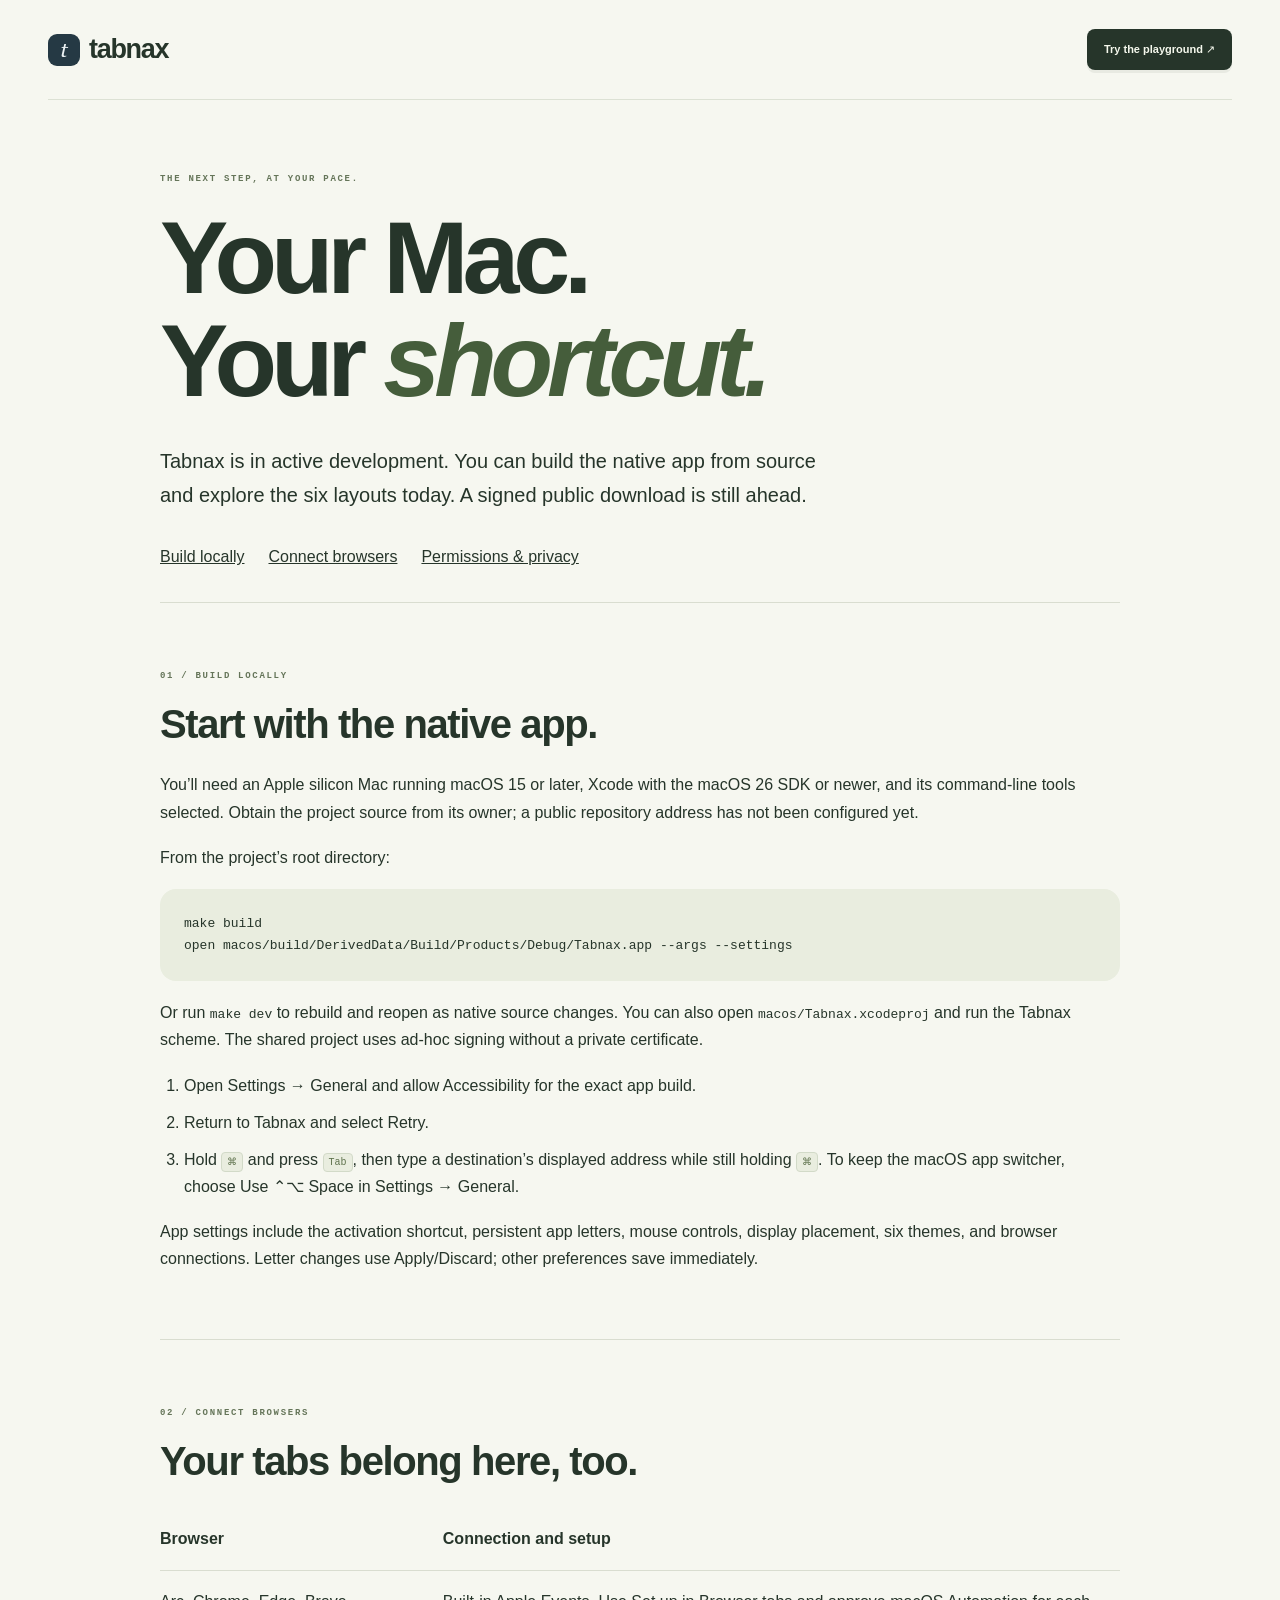
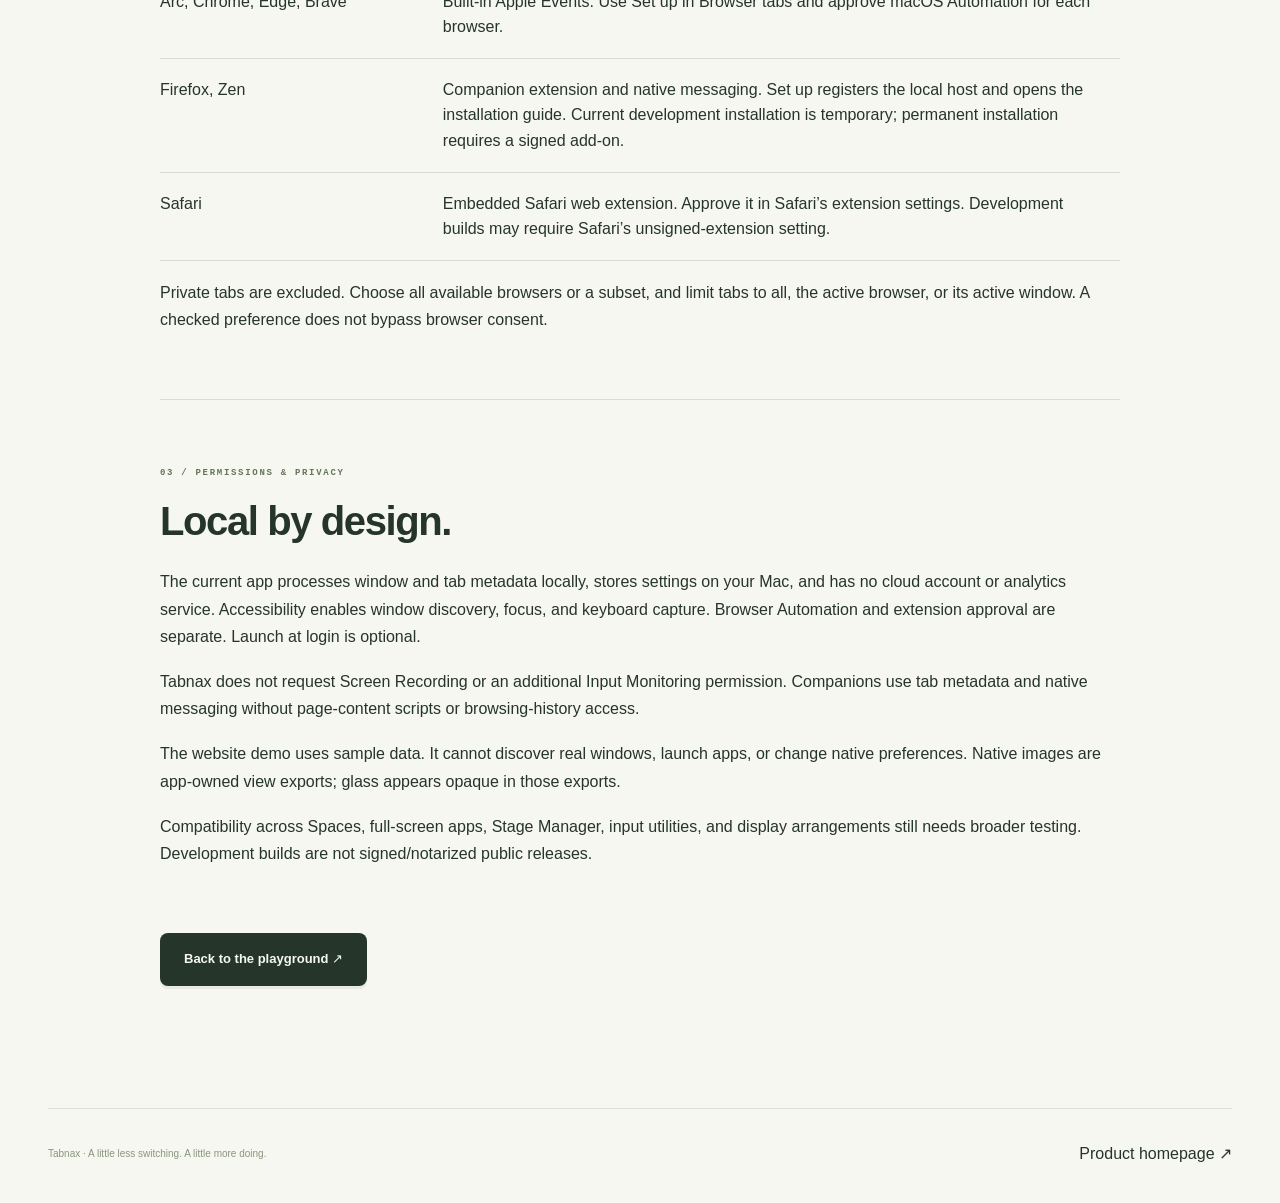
==== commit 95fed08a: "feat: made Command–Tab the default activation shortcut Command–Tab is the chord people already reach" ====
--- a/website/guide.html
+++ b/website/guide.html
@@ -29,7 +29,7 @@
         <pre><code>make build
 open macos/build/DerivedData/Build/Products/Debug/Tabnax.app --args --settings</code></pre>
         <p>Or run <code>make dev</code> to rebuild and reopen as native source changes. You can also open <code>macos/Tabnax.xcodeproj</code> and run the Tabnax scheme. The shared project uses ad-hoc signing without a private certificate.</p>
-        <ol><li>Open Settings → General and allow Accessibility for the exact app build.</li><li>Return to Tabnax and select Retry.</li><li>Press <kbd>⌃</kbd> <kbd>⌥</kbd> <kbd>Space</kbd>, then type a destination’s displayed address.</li></ol>
+        <ol><li>Open Settings → General and allow Accessibility for the exact app build.</li><li>Return to Tabnax and select Retry.</li><li>Hold <kbd>⌘</kbd> and press <kbd>Tab</kbd>, then type a destination’s displayed address while still holding <kbd>⌘</kbd>. To keep the macOS app switcher, choose Use ⌃⌥ Space in Settings → General.</li></ol>
         <p>App settings include the activation shortcut, persistent app letters, mouse controls, display placement, six themes, and browser connections. Letter changes use Apply/Discard; other preferences save immediately.</p>
       </section>
       <section id="browsers">
